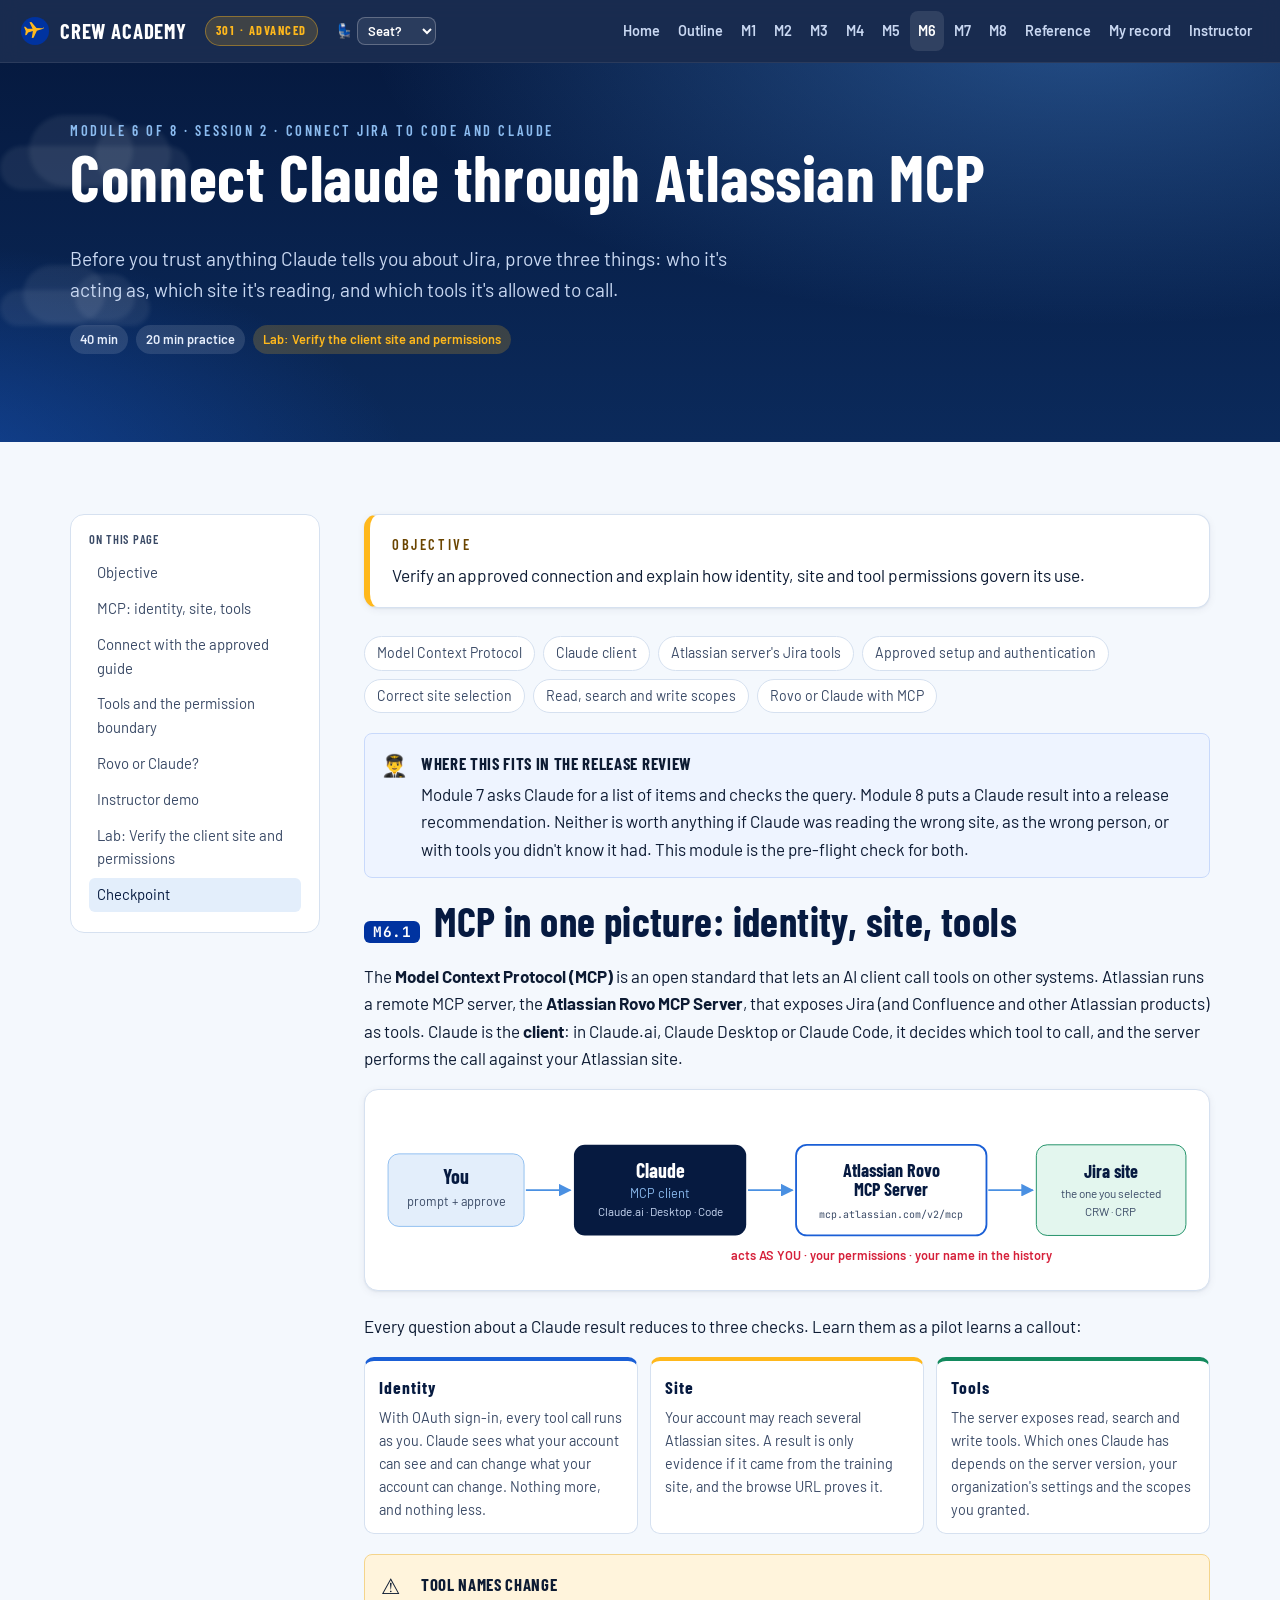
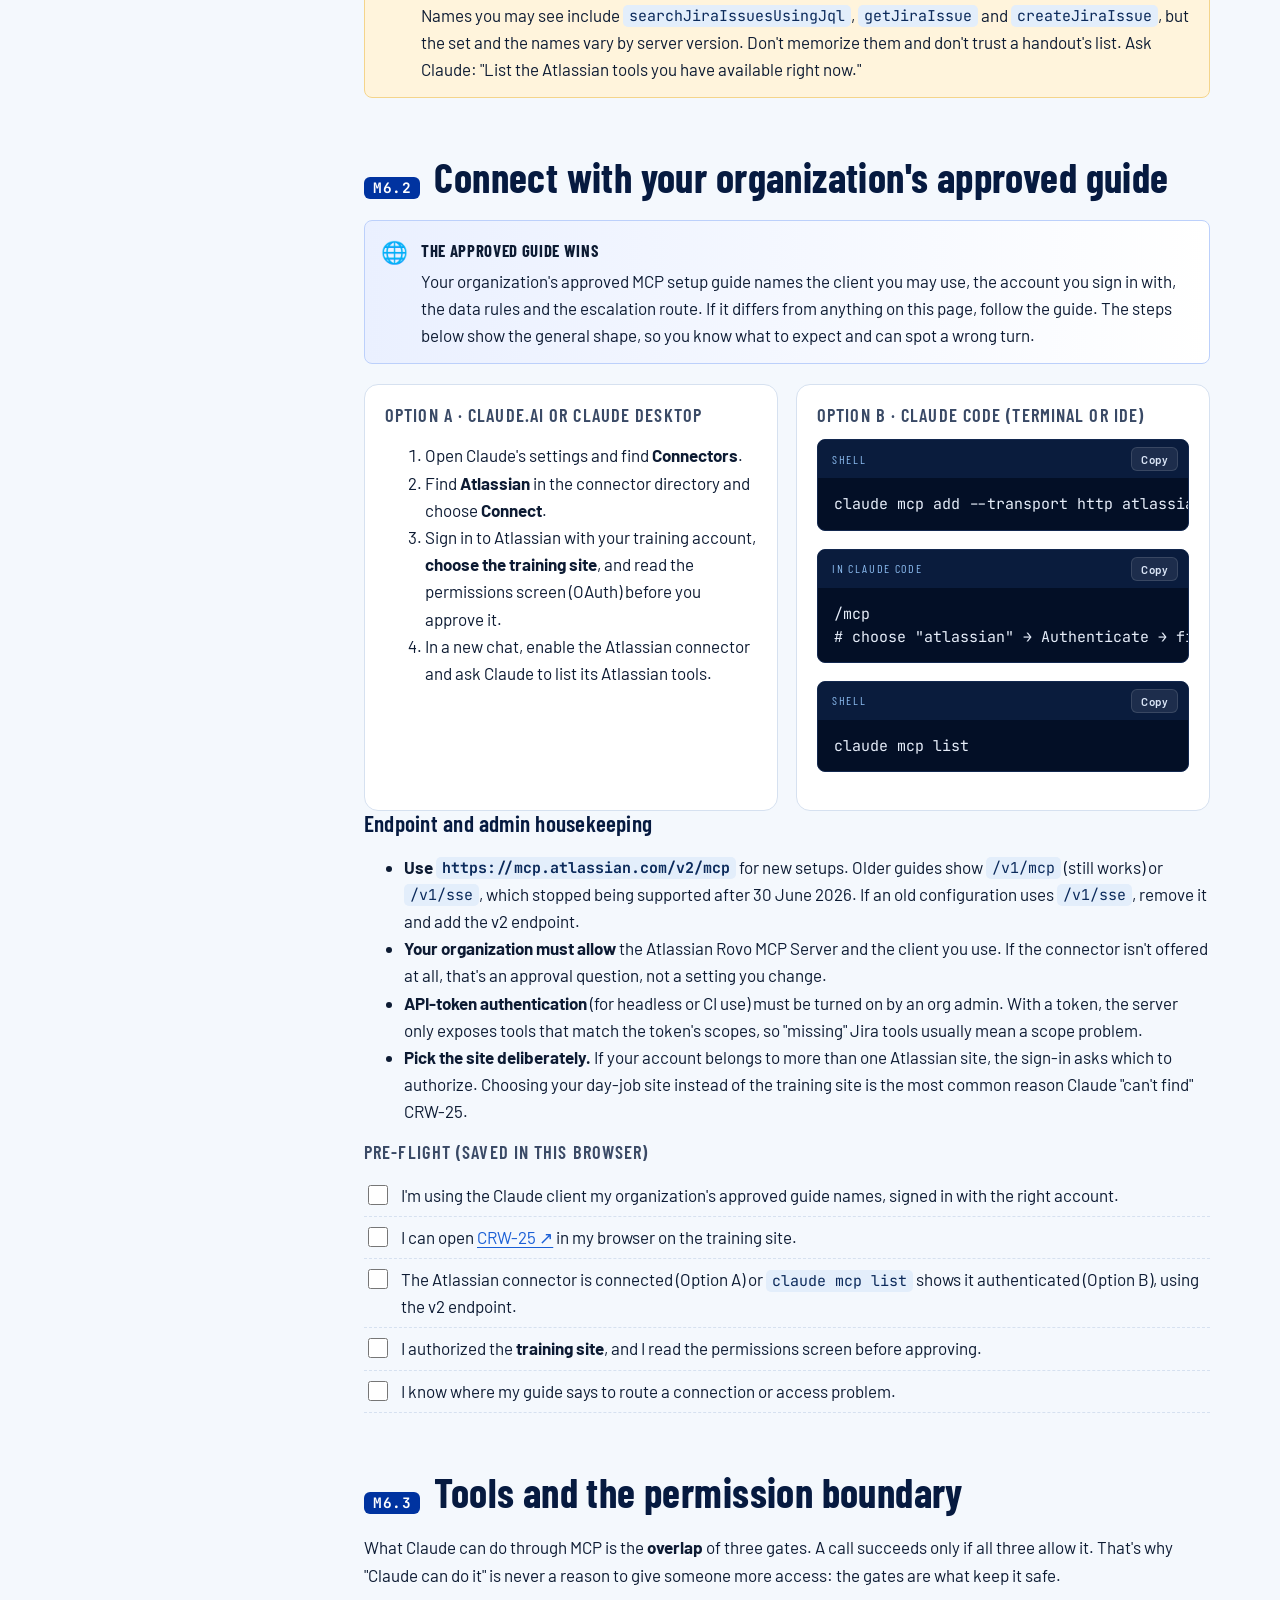
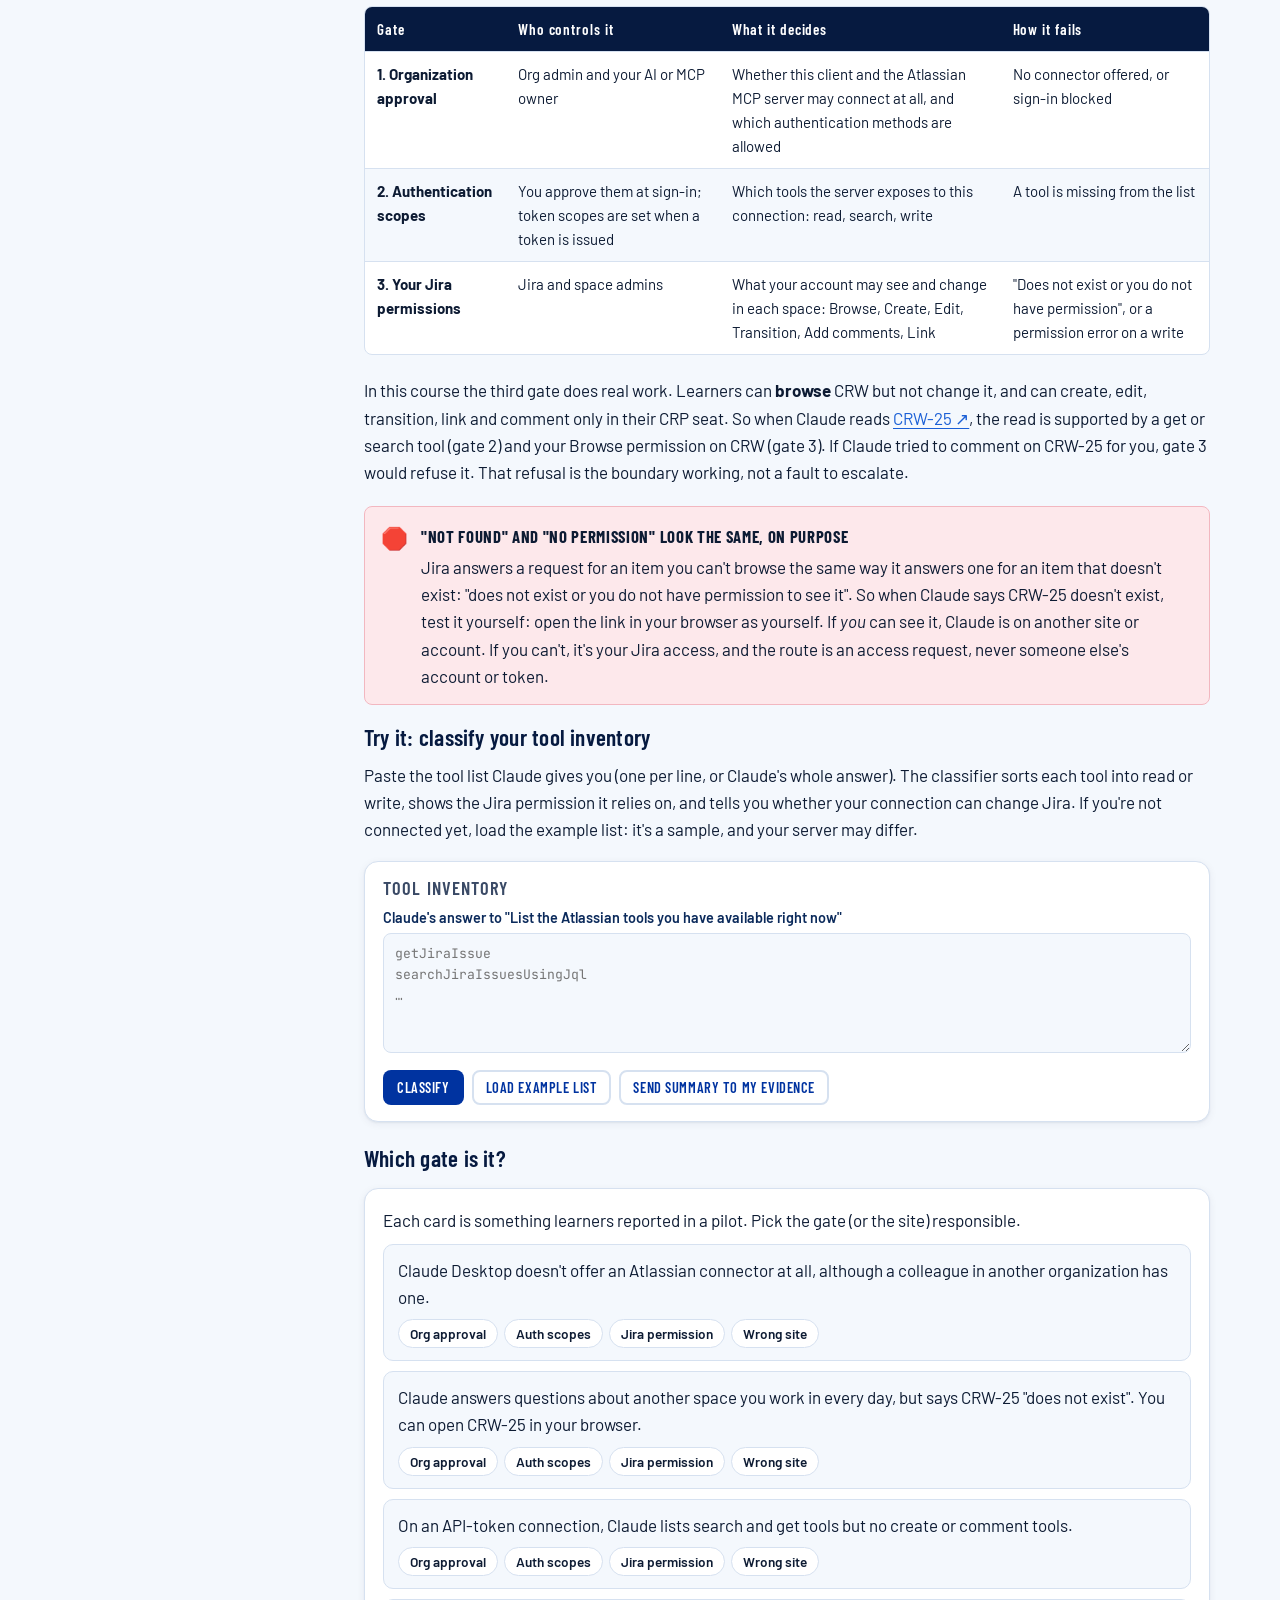
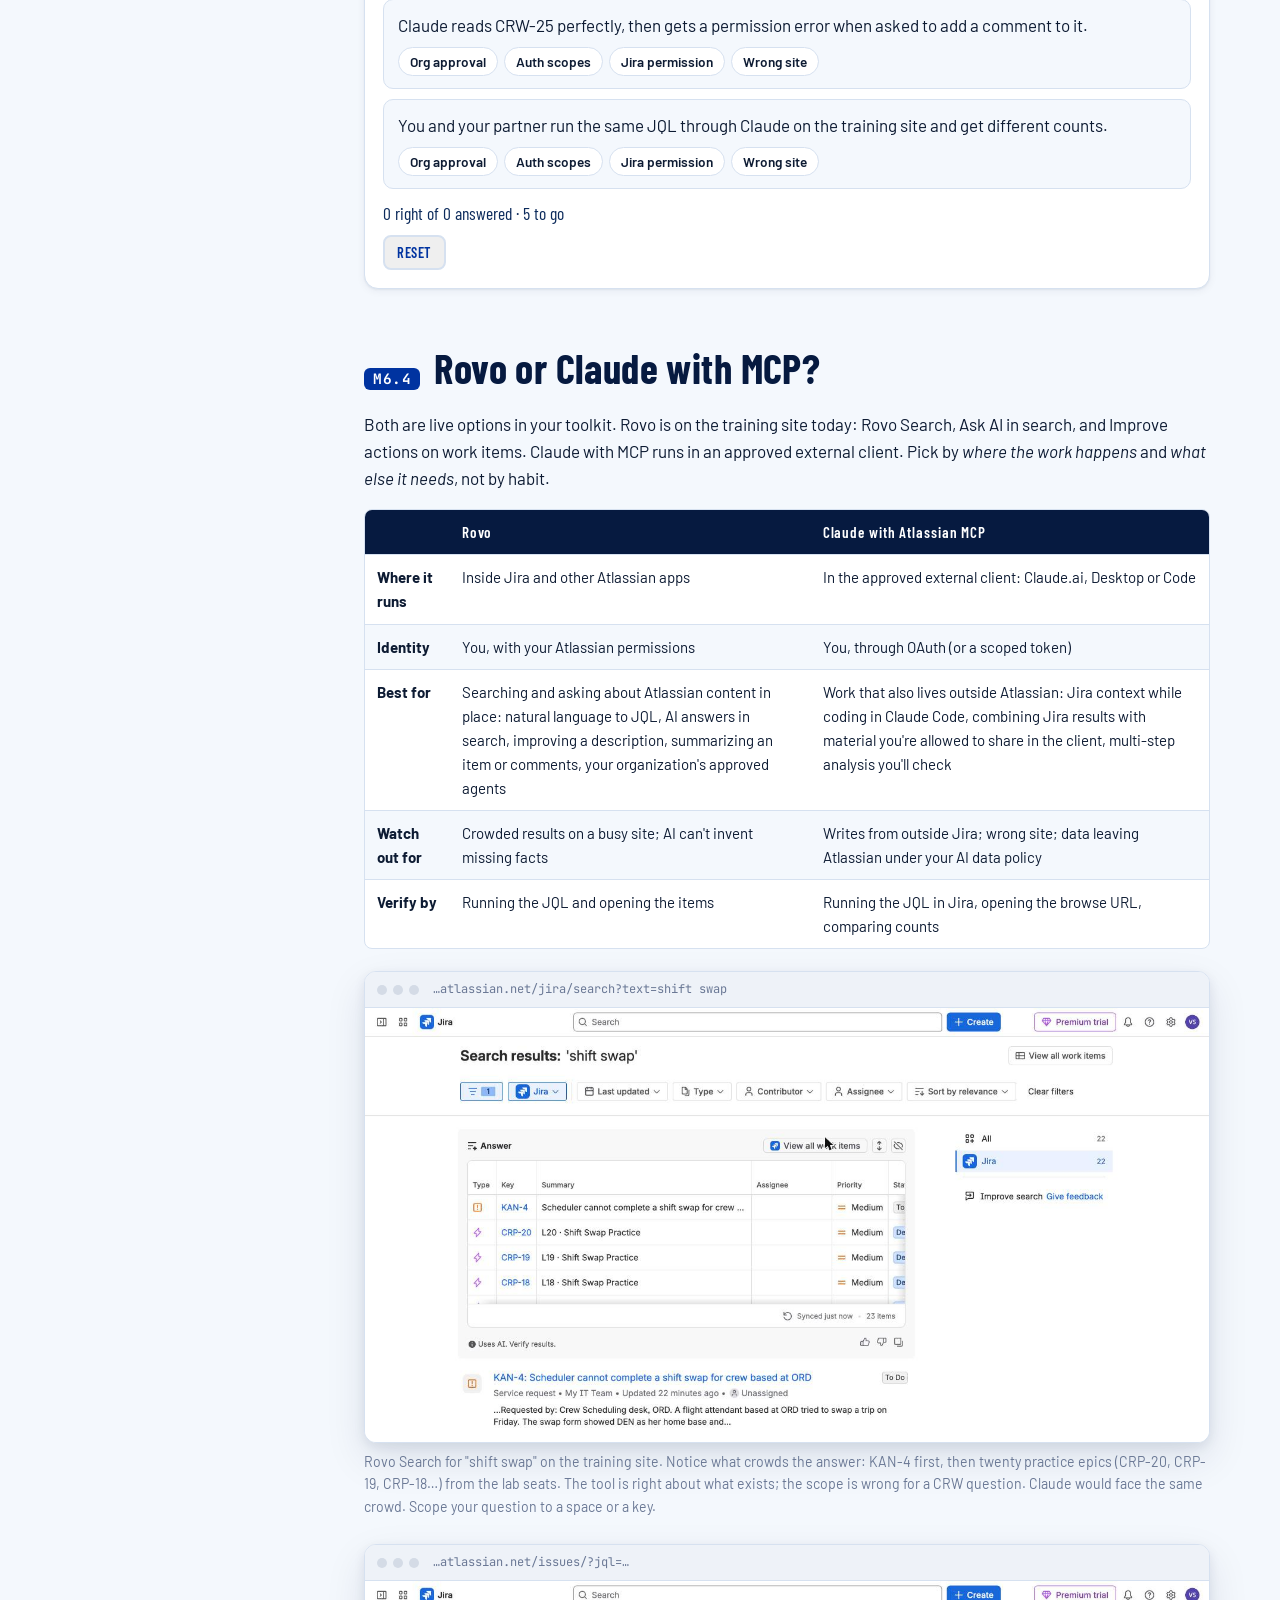
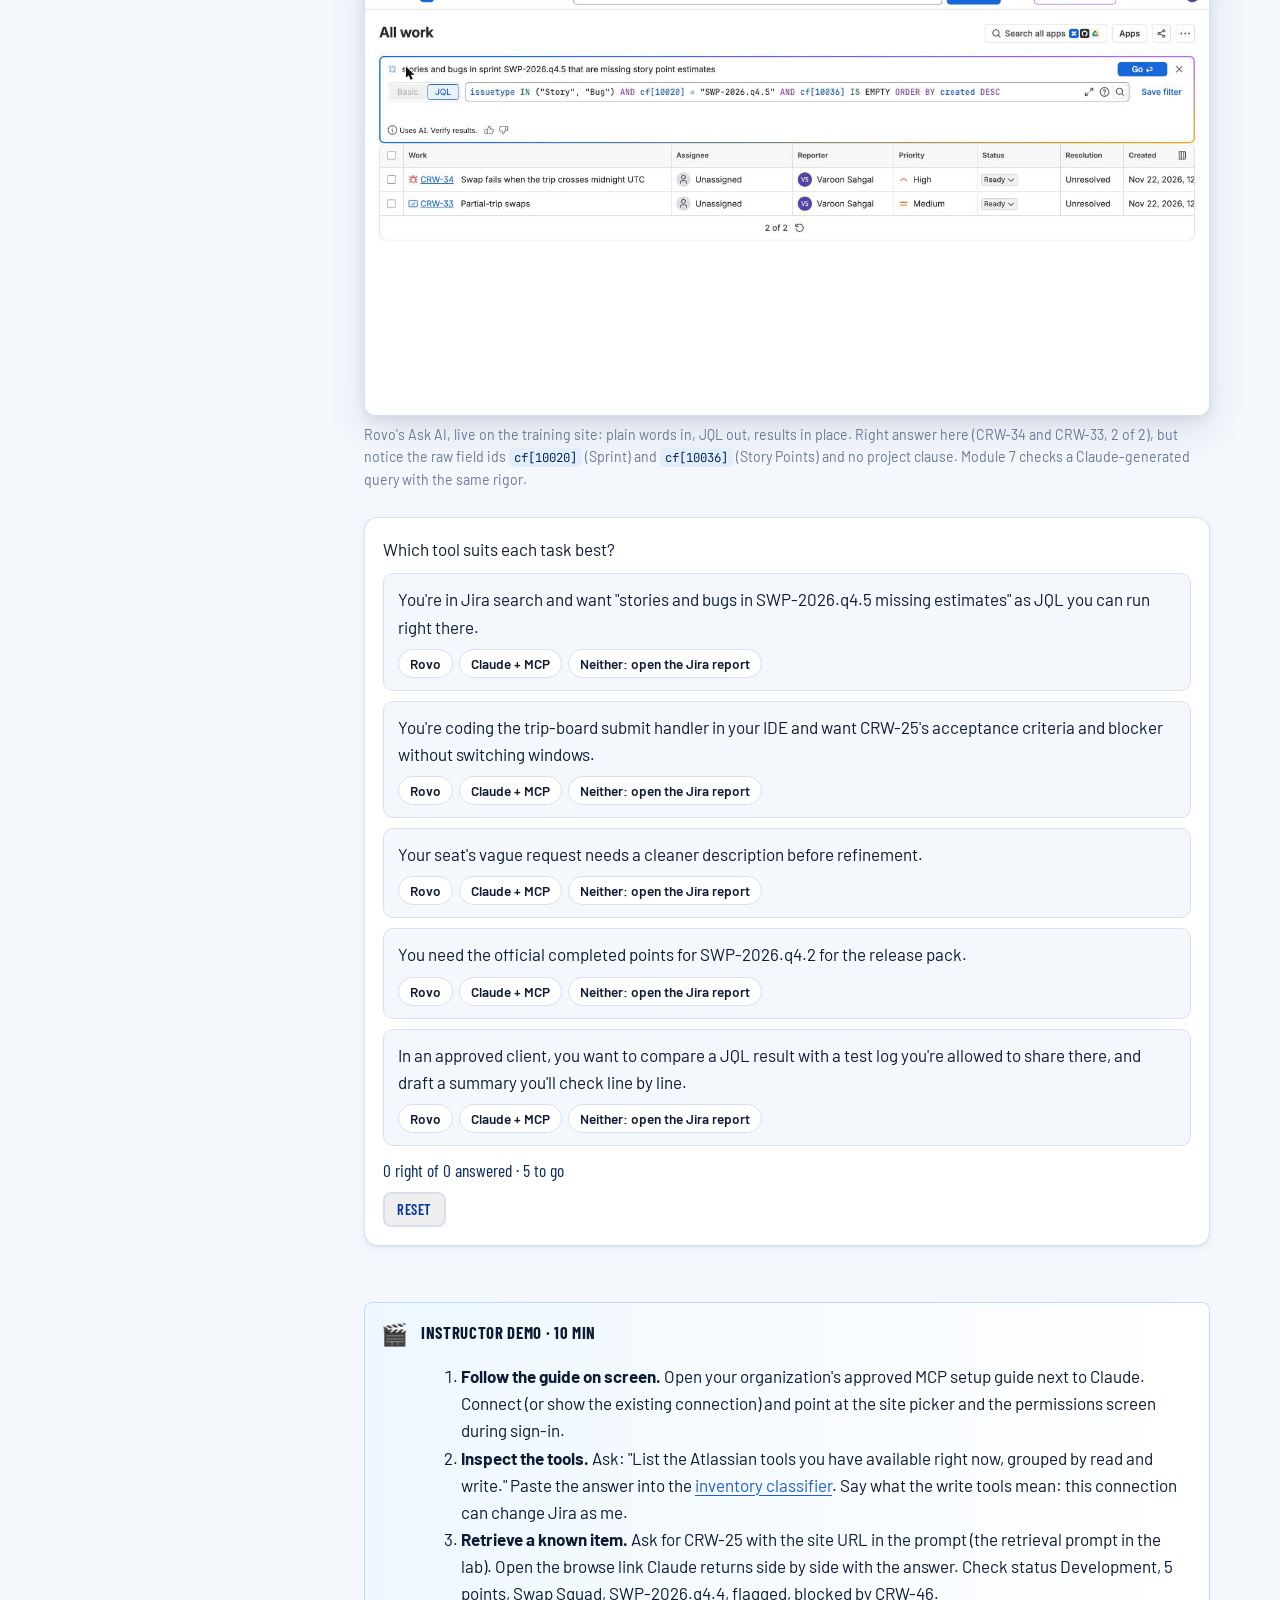
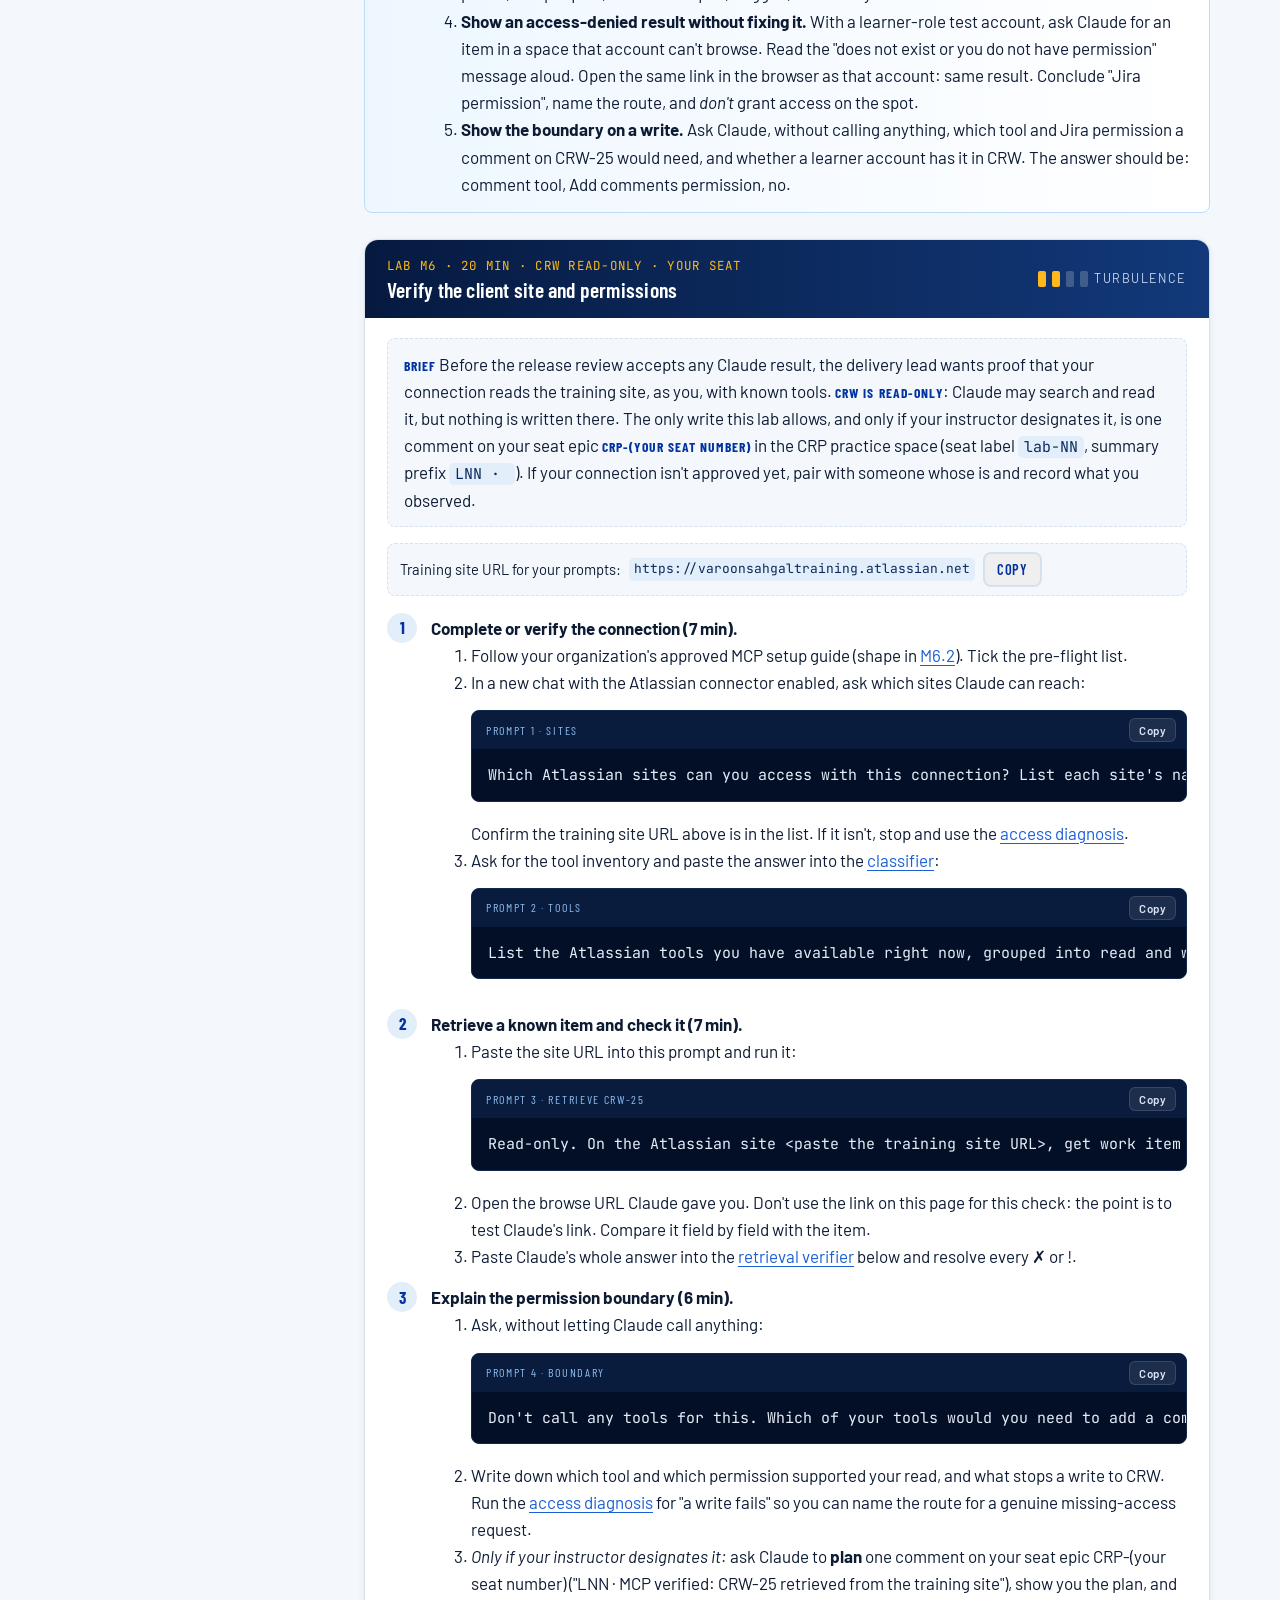
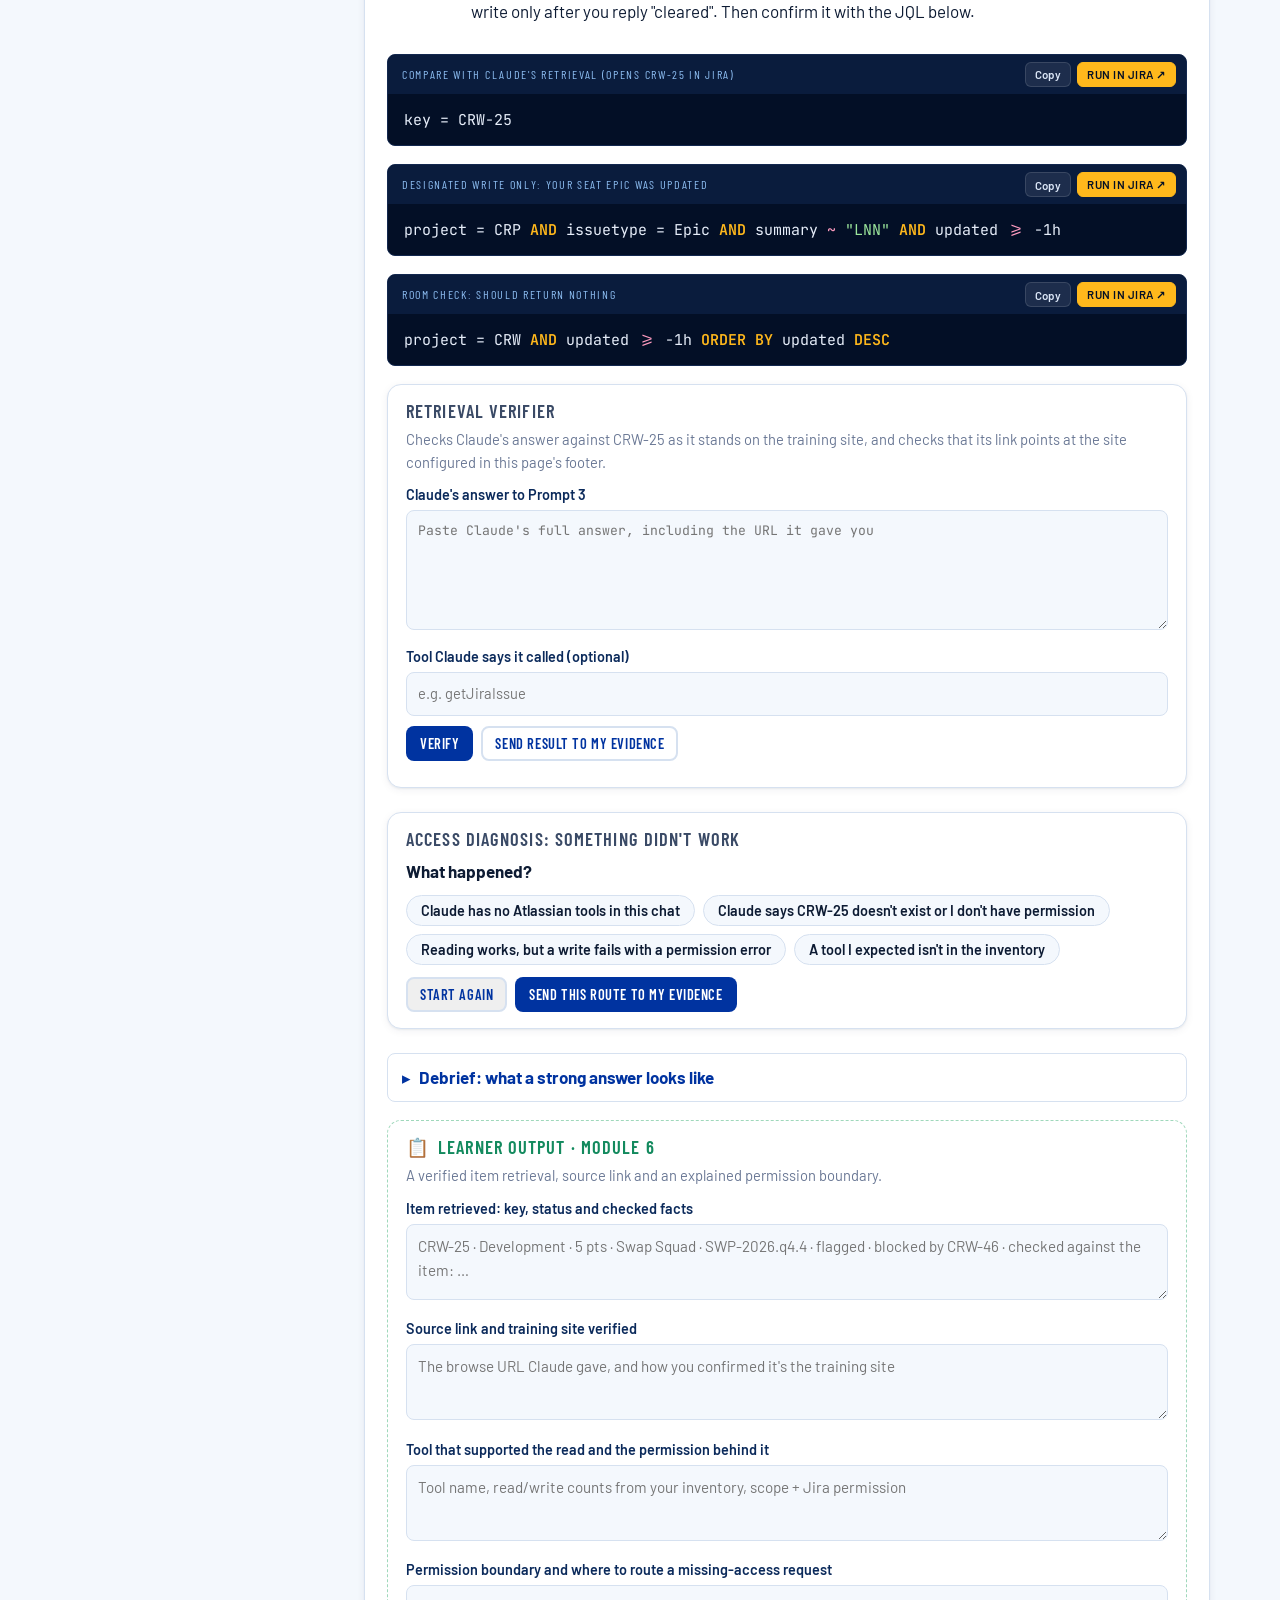
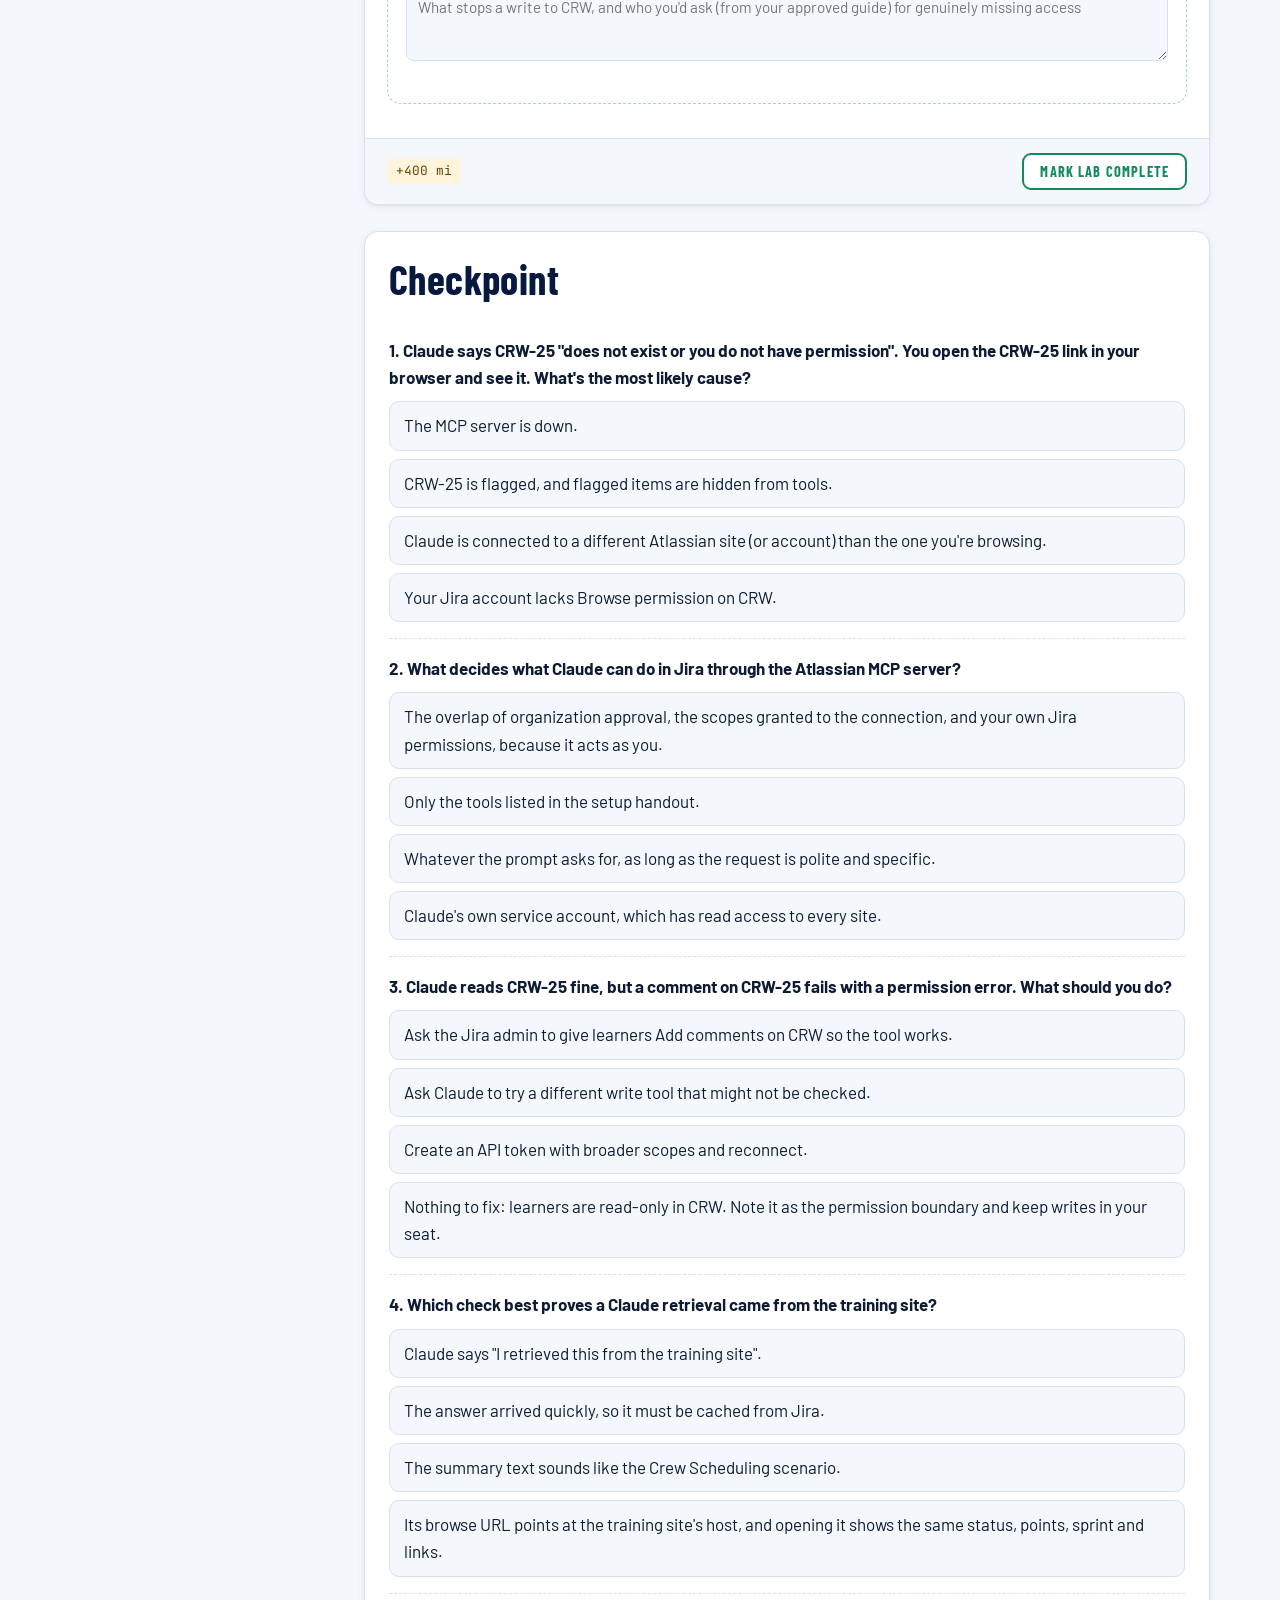
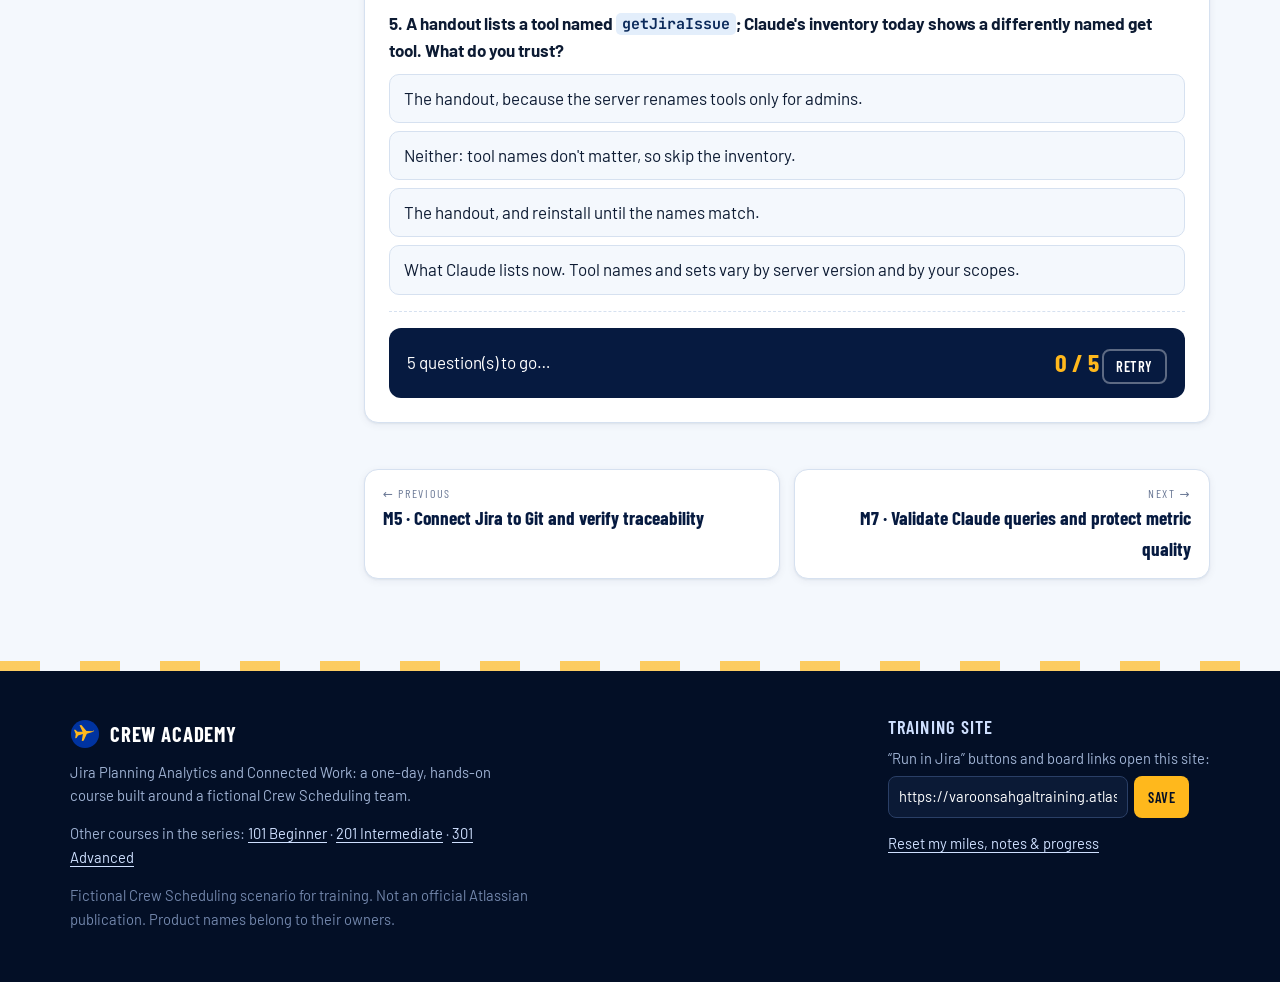
==== m6.html @ 1d54b9bb "Crew Academy advanced course site" ====
<!doctype html>
<html lang="en">
<head>
<meta charset="utf-8">
<meta name="viewport" content="width=device-width, initial-scale=1">
<title>M6 · Connect Claude through Atlassian MCP · Crew Academy 301</title>
<meta name="description" content="Module 6 of Jira Planning Analytics and Connected Work: verify an approved Claude connection to Jira through Atlassian MCP and explain how identity, site and tool permissions govern its use.">
<link rel="preconnect" href="https://fonts.googleapis.com"><link rel="preconnect" href="https://fonts.gstatic.com" crossorigin>
<link href="https://fonts.googleapis.com/css2?family=Barlow:wght@400;500;600;700&family=Barlow+Condensed:wght@500;600;700&family=JetBrains+Mono:wght@400;600&display=swap" rel="stylesheet">
<link rel="stylesheet" href="assets/css/site.css?v=1">
<link rel="icon" href="assets/img/favicon.svg">
<style>
  .m6-arch { background: var(--white); border: 1px solid var(--line); border-radius: var(--radius); padding: 14px; margin: 16px 0 22px; box-shadow: var(--shadow-1); }
  .m6-arch svg { width: 100%; height: auto; display: block; }
  .m6-layers { display: grid; grid-template-columns: repeat(3, minmax(0,1fr)); gap: 12px; margin: 14px 0 20px; }
  @media (max-width: 760px) { .m6-layers { grid-template-columns: minmax(0,1fr); } }
  .m6-layers div { background: var(--white); border: 1px solid var(--line); border-top: 4px solid var(--blue-500); border-radius: 10px; padding: 12px 14px; }
  .m6-layers div:nth-child(2) { border-top-color: var(--beacon); }
  .m6-layers div:nth-child(3) { border-top-color: var(--go); }
  .m6-layers b { display: block; font-family: var(--font-display); letter-spacing: .06em; font-size: 1.1rem; color: var(--navy-900); }
  .m6-layers span { display: block; font-size: .9rem; color: var(--ink-2); margin-top: 4px; }
  .m6-tool { background: var(--white); border: 1px solid var(--line); border-radius: var(--radius); padding: 16px 18px; box-shadow: var(--shadow-1); margin: 16px 0 24px; }
  .m6-tool h4 { margin: 0 0 6px; }
  .m6-tool label { display: block; font-weight: 600; font-size: .9rem; margin: 8px 0 4px; color: var(--navy-800); }
  .m6-tool textarea, .m6-tool input[type=text] { width: 100%; font: inherit; font-size: .92rem; border: 1px solid var(--line); border-radius: 8px; padding: 9px 11px; background: var(--ice-50); color: var(--ink); resize: vertical; }
  .m6-tool textarea { min-height: 120px; font-family: var(--font-mono); font-size: .82rem; }
  .m6-tool .tools { display: flex; flex-wrap: wrap; gap: 8px; margin-top: 10px; }
  .m6-tool .ghost { border-color: var(--line); color: var(--blue-600); background: var(--white); }
  .m6-out { margin-top: 12px; font-size: .92rem; }
  .m6-out table { width: 100%; border-collapse: collapse; min-width: 520px; }
  .m6-out th { text-align: left; font: 600 .72rem var(--font-body); letter-spacing: .08em; text-transform: uppercase; color: var(--ink-3); padding: 6px 8px; border-bottom: 1px solid var(--line); }
  .m6-out td { padding: 6px 8px; border-bottom: 1px dashed var(--line); vertical-align: top; }
  .m6-out code { font-size: .8rem; }
  .m6-kind { font-size: .75rem; font-weight: 700; border-radius: 4px; padding: 1px 6px; white-space: nowrap; }
  .m6-kind.r { background: var(--go-bg); color: var(--go); }
  .m6-kind.w { background: var(--alert-bg); color: var(--alert); }
  .m6-kind.o { background: var(--sky-100); color: var(--navy-800); }
  .m6-res { list-style: none; padding: 0; margin: 10px 0 0; }
  .m6-res li { padding: 6px 0 6px 28px; position: relative; border-bottom: 1px dashed var(--line); font-size: .93rem; }
  .m6-res li::before { position: absolute; left: 2px; top: 5px; font-weight: 700; }
  .m6-res li.pass::before { content: "✓"; color: var(--go); }
  .m6-res li.warn::before { content: "!"; color: var(--beacon-ink); }
  .m6-res li.fail::before { content: "✗"; color: var(--alert); }
  .m6-res li.info::before { content: "i"; color: var(--blue-500); }
  .m6-site { display: flex; flex-wrap: wrap; align-items: center; gap: 8px; background: var(--ice-50); border: 1px dashed var(--line); border-radius: 8px; padding: 8px 12px; margin: 8px 0 12px; font-size: .92rem; }
  .m6-site code { overflow-wrap: anywhere; }
  .m6-tree { background: var(--white); border: 1px solid var(--line); border-radius: var(--radius); padding: 16px 18px; box-shadow: var(--shadow-1); margin: 16px 0 24px; }
  .m6-tree .tq { font-weight: 700; margin: 0 0 10px; }
  .m6-tree .topts { display: flex; flex-wrap: wrap; gap: 8px; }
  .m6-tree .topts button { font: 600 .9rem var(--font-body); border: 1.5px solid var(--line); background: var(--ice-50); border-radius: 999px; padding: 6px 14px; cursor: pointer; color: var(--ink); text-align: left; }
  .m6-tree .topts button:hover { border-color: var(--sky-400); background: var(--sky-100); }
  .m6-tree .trail { font-size: .85rem; color: var(--ink-3); margin: 0 0 10px; }
  .m6-tree .leaf { background: var(--go-bg); border: 1px solid #b5e6cd; border-radius: 10px; padding: 12px 14px; }
  .m6-tree .leaf b { display: block; font-family: var(--font-display); letter-spacing: .06em; text-transform: uppercase; color: var(--go); margin-bottom: 4px; }
  .m6-tree .tools { display: flex; flex-wrap: wrap; gap: 8px; margin-top: 12px; }
</style>
</head>
<body>
<header id="site-header"></header>
<main id="main">

<section class="hero compact module-hero">
  <div class="clouds" aria-hidden="true"><div class="cloud" style="top:22%;width:190px;height:44px;animation-duration:78s"></div><div class="cloud" style="top:60%;width:150px;height:36px;animation-duration:66s;animation-delay:-35s"></div></div>
  <div class="wrap">
    <div class="eyebrow">Module 6 of 8 · Session 2 · Connect Jira to code and Claude</div>
    <h1>Connect Claude through Atlassian MCP</h1>
    <p class="lede">Before you trust anything Claude tells you about Jira, prove three things: who it's acting as, which site it's reading, and which tools it's allowed to call.</p>
    <div class="meta-row"><span class="chip">40 min</span><span class="chip">20 min practice</span><span class="chip gold">Lab: Verify the client site and permissions</span></div>
  </div>
</section>

<section>
  <div class="wrap layout">
    <aside class="toc" aria-label="On this page">
      <h4>On this page</h4>
      <ol>
        <li><a href="#objective">Objective</a></li>
        <li><a href="#l1">MCP: identity, site, tools</a></li>
        <li><a href="#l2">Connect with the approved guide</a></li>
        <li><a href="#l3">Tools and the permission boundary</a></li>
        <li><a href="#l4">Rovo or Claude?</a></li>
        <li><a href="#demo">Instructor demo</a></li>
        <li><a href="#m6-lab">Lab: Verify the client site and permissions</a></li>
        <li><a href="#check">Checkpoint</a></li>
      </ol>
    </aside>

    <div>
      <div class="objective-banner" id="objective">
        <div class="eyebrow">Objective</div>
        <p>Verify an approved connection and explain how identity, site and tool permissions govern its use.</p>
      </div>
      <ul class="topics" aria-label="Topics"><li>Model Context Protocol</li><li>Claude client</li><li>Atlassian server's Jira tools</li><li>Approved setup and authentication</li><li>Correct site selection</li><li>Read, search and write scopes</li><li>Rovo or Claude with MCP</li></ul>

      <div class="callout captain"><strong>Where this fits in the release review</strong>Module 7 asks Claude for a list of items and checks the query. Module 8 puts a Claude result into a release recommendation. Neither is worth anything if Claude was reading the wrong site, as the wrong person, or with tools you didn't know it had. This module is the pre-flight check for both.</div>

      <!-- ============ M6.1 ============ -->
      <article class="lesson" id="l1">
        <h2><span class="lesson-code">M6.1</span> MCP in one picture: identity, site, tools</h2>
        <p>The <b>Model Context Protocol (MCP)</b> is an open standard that lets an AI client call tools on other systems. Atlassian runs a remote MCP server, the <b>Atlassian Rovo MCP Server</b>, that exposes Jira (and Confluence and other Atlassian products) as tools. Claude is the <b>client</b>: in Claude.ai, Claude Desktop or Claude Code, it decides which tool to call, and the server performs the call against your Atlassian site.</p>
        <div class="m6-arch" role="img" aria-label="Diagram: you prompt Claude; Claude, the MCP client, calls tools on the Atlassian Rovo MCP Server at mcp.atlassian.com/v2/mcp; the server acts as you on the selected Jira site, with your permissions.">
          <svg viewBox="0 0 900 190" aria-hidden="true">
            <defs><marker id="m6a" viewBox="0 0 10 10" refX="9" refY="5" markerWidth="7" markerHeight="7" orient="auto-start-reverse"><path d="M0 0 10 5 0 10z" fill="#4a90e2"/></marker></defs>
            <rect x="10" y="55" width="150" height="80" rx="12" fill="#e3eefb" stroke="#8cbcf0"/>
            <text x="85" y="88" text-anchor="middle" font-family="Barlow Condensed, sans-serif" font-size="22" font-weight="700" fill="#061a40">You</text>
            <text x="85" y="112" text-anchor="middle" font-family="Barlow, sans-serif" font-size="14" fill="#3a4a66">prompt + approve</text>
            <rect x="215" y="45" width="190" height="100" rx="12" fill="#061a40"/>
            <text x="310" y="82" text-anchor="middle" font-family="Barlow Condensed, sans-serif" font-size="22" font-weight="700" fill="#ffffff">Claude</text>
            <text x="310" y="104" text-anchor="middle" font-family="Barlow, sans-serif" font-size="14" fill="#8cbcf0">MCP client</text>
            <text x="310" y="124" text-anchor="middle" font-family="Barlow, sans-serif" font-size="13" fill="#c9d8f2">Claude.ai · Desktop · Code</text>
            <rect x="460" y="45" width="210" height="100" rx="12" fill="#ffffff" stroke="#1a5fd6" stroke-width="2"/>
            <text x="565" y="80" text-anchor="middle" font-family="Barlow Condensed, sans-serif" font-size="20" font-weight="700" fill="#061a40">Atlassian Rovo</text>
            <text x="565" y="102" text-anchor="middle" font-family="Barlow Condensed, sans-serif" font-size="20" font-weight="700" fill="#061a40">MCP Server</text>
            <text x="565" y="126" text-anchor="middle" font-family="JetBrains Mono, monospace" font-size="11" fill="#3a4a66">mcp.atlassian.com/v2/mcp</text>
            <rect x="725" y="45" width="165" height="100" rx="12" fill="#e3f6ee" stroke="#138a5e"/>
            <text x="807" y="82" text-anchor="middle" font-family="Barlow Condensed, sans-serif" font-size="20" font-weight="700" fill="#061a40">Jira site</text>
            <text x="807" y="104" text-anchor="middle" font-family="Barlow, sans-serif" font-size="13" fill="#3a4a66">the one you selected</text>
            <text x="807" y="124" text-anchor="middle" font-family="Barlow, sans-serif" font-size="13" fill="#3a4a66">CRW · CRP</text>
            <line x1="162" y1="95" x2="211" y2="95" stroke="#4a90e2" stroke-width="2" marker-end="url(#m6a)"/>
            <line x1="407" y1="95" x2="456" y2="95" stroke="#4a90e2" stroke-width="2" marker-end="url(#m6a)"/>
            <line x1="672" y1="95" x2="721" y2="95" stroke="#4a90e2" stroke-width="2" marker-end="url(#m6a)"/>
            <text x="565" y="172" text-anchor="middle" font-family="Barlow, sans-serif" font-size="14" font-weight="600" fill="#d6203a">acts AS YOU · your permissions · your name in the history</text>
          </svg>
        </div>
        <p>Every question about a Claude result reduces to three checks. Learn them as a pilot learns a callout:</p>
        <div class="m6-layers">
          <div><b>Identity</b><span>With OAuth sign-in, every tool call runs as you. Claude sees what your account can see and can change what your account can change. Nothing more, and nothing less.</span></div>
          <div><b>Site</b><span>Your account may reach several Atlassian sites. A result is only evidence if it came from the training site, and the browse URL proves it.</span></div>
          <div><b>Tools</b><span>The server exposes read, search and write tools. Which ones Claude has depends on the server version, your organization's settings and the scopes you granted.</span></div>
        </div>
        <div class="callout warn"><strong>Tool names change</strong>Names you may see include <code>searchJiraIssuesUsingJql</code>, <code>getJiraIssue</code> and <code>createJiraIssue</code>, but the set and the names vary by server version. Don't memorize them and don't trust a handout's list. Ask Claude: "List the Atlassian tools you have available right now."</div>
      </article>

      <!-- ============ M6.2 ============ -->
      <article class="lesson" id="l2">
        <h2><span class="lesson-code">M6.2</span> Connect with your organization's approved guide</h2>
        <div class="callout standard"><strong>The approved guide wins</strong>Your organization's approved MCP setup guide names the client you may use, the account you sign in with, the data rules and the escalation route. If it differs from anything on this page, follow the guide. The steps below show the general shape, so you know what to expect and can spot a wrong turn.</div>
        <div class="split">
          <div class="vs">
            <h4>Option A · Claude.ai or Claude Desktop</h4>
            <ol>
              <li>Open Claude's settings and find <b>Connectors</b>.</li>
              <li>Find <b>Atlassian</b> in the connector directory and choose <b>Connect</b>.</li>
              <li>Sign in to Atlassian with your training account, <b>choose the training site</b>, and read the permissions screen (OAuth) before you approve it.</li>
              <li>In a new chat, enable the Atlassian connector and ask Claude to list its Atlassian tools.</li>
            </ol>
          </div>
          <div class="vs">
            <h4>Option B · Claude Code (terminal or IDE)</h4>
            <pre data-code="Shell">claude mcp add --transport http atlassian https://mcp.atlassian.com/v2/mcp</pre>
            <pre data-code="In Claude Code">/mcp
# choose "atlassian" → Authenticate → finish the Atlassian sign-in in your browser</pre>
            <pre data-code="Shell">claude mcp list</pre>
          </div>
        </div>
        <h3>Endpoint and admin housekeeping</h3>
        <ul>
          <li><b>Use <code>https://mcp.atlassian.com/v2/mcp</code></b> for new setups. Older guides show <code>/v1/mcp</code> (still works) or <code>/v1/sse</code>, which stopped being supported after 30 June 2026. If an old configuration uses <code>/v1/sse</code>, remove it and add the v2 endpoint.</li>
          <li><b>Your organization must allow</b> the Atlassian Rovo MCP Server and the client you use. If the connector isn't offered at all, that's an approval question, not a setting you change.</li>
          <li><b>API-token authentication</b> (for headless or CI use) must be turned on by an org admin. With a token, the server only exposes tools that match the token's scopes, so "missing" Jira tools usually mean a scope problem.</li>
          <li><b>Pick the site deliberately.</b> If your account belongs to more than one Atlassian site, the sign-in asks which to authorize. Choosing your day-job site instead of the training site is the most common reason Claude "can't find" CRW-25.</li>
        </ul>
        <h4>Pre-flight (saved in this browser)</h4>
        <ul class="checklist" data-id="m6-preflight">
          <li><input type="checkbox" id="m6pf1"><label for="m6pf1">I'm using the Claude client my organization's approved guide names, signed in with the right account.</label></li>
          <li><input type="checkbox" id="m6pf2"><label for="m6pf2">I can open <a data-jira="/browse/CRW-25">CRW-25 ↗</a> in my browser on the training site.</label></li>
          <li><input type="checkbox" id="m6pf3"><label for="m6pf3">The Atlassian connector is connected (Option A) or <code>claude mcp list</code> shows it authenticated (Option B), using the v2 endpoint.</label></li>
          <li><input type="checkbox" id="m6pf4"><label for="m6pf4">I authorized the <b>training site</b>, and I read the permissions screen before approving.</label></li>
          <li><input type="checkbox" id="m6pf5"><label for="m6pf5">I know where my guide says to route a connection or access problem.</label></li>
        </ul>
      </article>

      <!-- ============ M6.3 ============ -->
      <article class="lesson" id="l3">
        <h2><span class="lesson-code">M6.3</span> Tools and the permission boundary</h2>
        <p>What Claude can do through MCP is the <b>overlap</b> of three gates. A call succeeds only if all three allow it. That's why "Claude can do it" is never a reason to give someone more access: the gates are what keep it safe.</p>
        <div class="table-wrap"><table class="data">
          <thead><tr><th>Gate</th><th>Who controls it</th><th>What it decides</th><th>How it fails</th></tr></thead>
          <tbody>
            <tr><td><b>1. Organization approval</b></td><td>Org admin and your AI or MCP owner</td><td>Whether this client and the Atlassian MCP server may connect at all, and which authentication methods are allowed</td><td>No connector offered, or sign-in blocked</td></tr>
            <tr><td><b>2. Authentication scopes</b></td><td>You approve them at sign-in; token scopes are set when a token is issued</td><td>Which tools the server exposes to this connection: read, search, write</td><td>A tool is missing from the list</td></tr>
            <tr><td><b>3. Your Jira permissions</b></td><td>Jira and space admins</td><td>What your account may see and change in each space: Browse, Create, Edit, Transition, Add comments, Link</td><td>"Does not exist or you do not have permission", or a permission error on a write</td></tr>
          </tbody>
        </table></div>
        <p>In this course the third gate does real work. Learners can <b>browse</b> CRW but not change it, and can create, edit, transition, link and comment only in their CRP seat. So when Claude reads <a data-jira="/browse/CRW-25">CRW-25 ↗</a>, the read is supported by a get or search tool (gate 2) and your Browse permission on CRW (gate 3). If Claude tried to comment on CRW-25 for you, gate 3 would refuse it. That refusal is the boundary working, not a fault to escalate.</p>
        <div class="callout danger"><strong>"Not found" and "no permission" look the same, on purpose</strong>Jira answers a request for an item you can't browse the same way it answers one for an item that doesn't exist: "does not exist or you do not have permission to see it". So when Claude says CRW-25 doesn't exist, test it yourself: open the link in your browser as yourself. If <em>you</em> can see it, Claude is on another site or account. If you can't, it's your Jira access, and the route is an access request, never someone else's account or token.</div>

        <h3>Try it: classify your tool inventory</h3>
        <p>Paste the tool list Claude gives you (one per line, or Claude's whole answer). The classifier sorts each tool into read or write, shows the Jira permission it relies on, and tells you whether your connection can change Jira. If you're not connected yet, load the example list: it's a sample, and your server may differ.</p>
        <div class="m6-tool" id="m6-inventory">
          <h4>Tool inventory</h4>
          <label for="m6-tools-in">Claude's answer to "List the Atlassian tools you have available right now"</label>
          <textarea id="m6-tools-in" spellcheck="false" placeholder="getJiraIssue&#10;searchJiraIssuesUsingJql&#10;…"></textarea>
          <div class="tools">
            <button class="btn btn-sm btn-blue" type="button" id="m6-tools-go">Classify</button>
            <button class="btn btn-sm ghost" type="button" id="m6-tools-example">Load example list</button>
            <button class="btn btn-sm ghost" type="button" id="m6-tools-save" disabled>Send summary to my evidence</button>
          </div>
          <div class="m6-out table-wrap" id="m6-tools-out" aria-live="polite" style="border:0;margin:0"></div>
        </div>

        <h3>Which gate is it?</h3>
        <div class="sort-game" data-id="m6-gates" data-miles="150">
          <p style="margin:0 0 6px">Each card is something learners reported in a pilot. Pick the gate (or the site) responsible.</p>
          <div class="sort-card" data-answer="Org approval"><p>Claude Desktop doesn't offer an Atlassian connector at all, although a colleague in another organization has one.</p>
            <div class="choices"><button>Org approval</button><button>Auth scopes</button><button>Jira permission</button><button>Wrong site</button></div>
            <div class="why">The connector or the MCP server isn't allowed for your organization or client. Route it to the owner named in your guide.</div></div>
          <div class="sort-card" data-answer="Wrong site"><p>Claude answers questions about another space you work in every day, but says CRW-25 "does not exist". You can open CRW-25 in your browser.</p>
            <div class="choices"><button>Org approval</button><button>Auth scopes</button><button>Jira permission</button><button>Wrong site</button></div>
            <div class="why">You can see it, so your permission is fine. Claude is reading the site you authorized at sign-in, which isn't the training site. Reconnect and choose it.</div></div>
          <div class="sort-card" data-answer="Auth scopes"><p>On an API-token connection, Claude lists search and get tools but no create or comment tools.</p>
            <div class="choices"><button>Org approval</button><button>Auth scopes</button><button>Jira permission</button><button>Wrong site</button></div>
            <div class="why">With a token, the server only exposes tools that match the token's scopes. Ask the token's issuer; don't mint a broader token yourself.</div></div>
          <div class="sort-card" data-answer="Jira permission"><p>Claude reads CRW-25 perfectly, then gets a permission error when asked to add a comment to it.</p>
            <div class="choices"><button>Org approval</button><button>Auth scopes</button><button>Jira permission</button><button>Wrong site</button></div>
            <div class="why">Learners are read-only in CRW. The write tool exists; your account isn't allowed to comment there. Working as designed.</div></div>
          <div class="sort-card" data-answer="Jira permission"><p>You and your partner run the same JQL through Claude on the training site and get different counts.</p>
            <div class="choices"><button>Org approval</button><button>Auth scopes</button><button>Jira permission</button><button>Wrong site</button></div>
            <div class="why">Results only include what each connected account can browse. Different access, different count. Module 7 comes back to this.</div></div>
          <div class="game-score"></div>
          <button class="btn btn-sm reset" type="button" style="border-color:var(--line);color:var(--blue-600);margin-top:8px">Reset</button>
        </div>
      </article>

      <!-- ============ M6.4 ============ -->
      <article class="lesson" id="l4">
        <h2><span class="lesson-code">M6.4</span> Rovo or Claude with MCP?</h2>
        <p>Both are live options in your toolkit. Rovo is on the training site today: Rovo Search, Ask AI in search, and Improve actions on work items. Claude with MCP runs in an approved external client. Pick by <em>where the work happens</em> and <em>what else it needs</em>, not by habit.</p>
        <div class="table-wrap"><table class="data">
          <thead><tr><th></th><th>Rovo</th><th>Claude with Atlassian MCP</th></tr></thead>
          <tbody>
            <tr><td><b>Where it runs</b></td><td>Inside Jira and other Atlassian apps</td><td>In the approved external client: Claude.ai, Desktop or Code</td></tr>
            <tr><td><b>Identity</b></td><td>You, with your Atlassian permissions</td><td>You, through OAuth (or a scoped token)</td></tr>
            <tr><td><b>Best for</b></td><td>Searching and asking about Atlassian content in place: natural language to JQL, AI answers in search, improving a description, summarizing an item or comments, your organization's approved agents</td><td>Work that also lives outside Atlassian: Jira context while coding in Claude Code, combining Jira results with material you're allowed to share in the client, multi-step analysis you'll check</td></tr>
            <tr><td><b>Watch out for</b></td><td>Crowded results on a busy site; AI can't invent missing facts</td><td>Writes from outside Jira; wrong site; data leaving Atlassian under your AI data policy</td></tr>
            <tr><td><b>Verify by</b></td><td>Running the JQL and opening the items</td><td>Running the JQL in Jira, opening the browse URL, comparing counts</td></tr>
          </tbody>
        </table></div>
        <figure class="shot">
          <div class="frame"><div class="frame-bar"><i></i><i></i><i></i><span>…atlassian.net/jira/search?text=shift swap</span></div>
          <img src="assets/img/rovo-search.jpg" alt="Rovo Search results for shift swap: an AI Answer table listing KAN-4 Scheduler cannot complete a shift swap for crew, then CRP-20, CRP-19 and CRP-18 L20, L19, L18 Shift Swap Practice epics, 23 items, with the note Uses AI. Verify results." loading="lazy"></div>
          <figcaption>Rovo Search for "shift swap" on the training site. Notice what crowds the answer: KAN-4 first, then twenty practice epics (CRP-20, CRP-19, CRP-18…) from the lab seats. The tool is right about what exists; the scope is wrong for a CRW question. Claude would face the same crowd. Scope your question to a space or a key.</figcaption>
        </figure>
        <figure class="shot">
          <div class="frame"><div class="frame-bar"><i></i><i></i><i></i><span>…atlassian.net/issues/?jql=…</span></div>
          <img src="assets/img/rovo-ask-ai-jql.jpg" alt="Jira Ask AI turning the request stories and bugs in sprint SWP-2026.q4.5 that are missing story point estimates into the JQL issuetype IN (Story, Bug) AND cf[10020] = SWP-2026.q4.5 AND cf[10036] IS EMPTY ORDER BY created DESC, returning CRW-34 and CRW-33, 2 of 2" loading="lazy"></div>
          <figcaption>Rovo's Ask AI, live on the training site: plain words in, JQL out, results in place. Right answer here (CRW-34 and CRW-33, 2 of 2), but notice the raw field ids <code>cf[10020]</code> (Sprint) and <code>cf[10036]</code> (Story Points) and no project clause. Module 7 checks a Claude-generated query with the same rigor.</figcaption>
        </figure>
        <div class="sort-game" data-id="m6-rovo" data-miles="150">
          <p style="margin:0 0 6px">Which tool suits each task best?</p>
          <div class="sort-card" data-answer="Rovo"><p>You're in Jira search and want "stories and bugs in SWP-2026.q4.5 missing estimates" as JQL you can run right there.</p>
            <div class="choices"><button>Rovo</button><button>Claude + MCP</button><button>Neither: open the Jira report</button></div>
            <div class="why">Ask AI does this in place and runs the query immediately. You still read the JQL it wrote.</div></div>
          <div class="sort-card" data-answer="Claude + MCP"><p>You're coding the trip-board submit handler in your IDE and want CRW-25's acceptance criteria and blocker without switching windows.</p>
            <div class="choices"><button>Rovo</button><button>Claude + MCP</button><button>Neither: open the Jira report</button></div>
            <div class="why">Claude Code with the Atlassian server sits next to the code. Read-only, and branch names carry the key (Module 5).</div></div>
          <div class="sort-card" data-answer="Rovo"><p>Your seat's vague request needs a cleaner description before refinement.</p>
            <div class="choices"><button>Rovo</button><button>Claude + MCP</button><button>Neither: open the Jira report</button></div>
            <div class="why">"Improve description" works on the item in place. Remember: it restructures, it can't invent missing acceptance criteria.</div></div>
          <div class="sort-card" data-answer="Neither: open the Jira report"><p>You need the official completed points for SWP-2026.q4.2 for the release pack.</p>
            <div class="choices"><button>Rovo</button><button>Claude + MCP</button><button>Neither: open the Jira report</button></div>
            <div class="why">Historical velocity comes from the native Velocity report (18 completed), not from a current-state query by any assistant. Module 7 shows why.</div></div>
          <div class="sort-card" data-answer="Claude + MCP"><p>In an approved client, you want to compare a JQL result with a test log you're allowed to share there, and draft a summary you'll check line by line.</p>
            <div class="choices"><button>Rovo</button><button>Claude + MCP</button><button>Neither: open the Jira report</button></div>
            <div class="why">The work combines Jira with material outside Atlassian, in the client your organization approved. Your AI data policy still applies to what you paste.</div></div>
          <div class="game-score"></div>
          <button class="btn btn-sm reset" type="button" style="border-color:var(--line);color:var(--blue-600);margin-top:8px">Reset</button>
        </div>
      </article>

      <div class="callout demo" id="demo"><strong>Instructor demo · 10 min</strong>
        <ol>
          <li><b>Follow the guide on screen.</b> Open your organization's approved MCP setup guide next to Claude. Connect (or show the existing connection) and point at the site picker and the permissions screen during sign-in.</li>
          <li><b>Inspect the tools.</b> Ask: "List the Atlassian tools you have available right now, grouped by read and write." Paste the answer into the <a href="#m6-inventory">inventory classifier</a>. Say what the write tools mean: this connection can change Jira as me.</li>
          <li><b>Retrieve a known item.</b> Ask for CRW-25 with the site URL in the prompt (the retrieval prompt in the lab). Open the browse link Claude returns side by side with the answer. Check status Development, 5 points, Swap Squad, SWP-2026.q4.4, flagged, blocked by CRW-46.</li>
          <li><b>Show an access-denied result without fixing it.</b> With a learner-role test account, ask Claude for an item in a space that account can't browse. Read the "does not exist or you do not have permission" message aloud. Open the same link in the browser as that account: same result. Conclude "Jira permission", name the route, and <em>don't</em> grant access on the spot.</li>
          <li><b>Show the boundary on a write.</b> Ask Claude, without calling anything, which tool and Jira permission a comment on CRW-25 would need, and whether a learner account has it in CRW. The answer should be: comment tool, Add comments permission, no.</li>
        </ol>
      </div>

      <!-- ============ LAB ============ -->
      <article class="mission" id="m6-lab" data-miles="400">
        <div class="mission-head">
          <div><span class="mcode">LAB M6 · 20 MIN · CRW READ-ONLY · YOUR SEAT</span><h3>Verify the client site and permissions</h3></div>
          <span class="turb" title="Difficulty"><i class="on"></i><i class="on"></i><i></i><i></i> Turbulence</span>
        </div>
        <div class="mission-body">
          <div class="brief"><b>Brief</b> Before the release review accepts any Claude result, the delivery lead wants proof that your connection reads the training site, as you, with known tools. <b>CRW is read-only</b>: Claude may search and read it, but nothing is written there. The only write this lab allows, and only if your instructor designates it, is one comment on your seat epic <b><span data-seat-epic>CRP-(your seat number)</span></b> in the CRP practice space (seat label <code>lab-{SEAT}</code>, summary prefix <code>L{SEAT} · </code>). If your connection isn't approved yet, pair with someone whose is and record what you observed.</div>
          <div class="m6-site"><span>Training site URL for your prompts:</span> <code id="m6-site-url">…</code> <button class="btn btn-sm" type="button" id="m6-site-copy" style="border-color:var(--line);color:var(--blue-600)">Copy</button></div>
          <ol class="steps">
            <li><b>Complete or verify the connection (7 min).</b>
              <ol>
                <li>Follow your organization's approved MCP setup guide (shape in <a href="#l2">M6.2</a>). Tick the pre-flight list.</li>
                <li>In a new chat with the Atlassian connector enabled, ask which sites Claude can reach:
                  <pre data-code="Prompt 1 · sites">Which Atlassian sites can you access with this connection? List each site's name and URL. Don't call any tool that changes anything.</pre>
                  Confirm the training site URL above is in the list. If it isn't, stop and use the <a href="#m6-tree">access diagnosis</a>.</li>
                <li>Ask for the tool inventory and paste the answer into the <a href="#m6-inventory">classifier</a>:
                  <pre data-code="Prompt 2 · tools">List the Atlassian tools you have available right now, grouped into read and write.</pre></li>
              </ol>
            </li>
            <li><b>Retrieve a known item and check it (7 min).</b>
              <ol>
                <li>Paste the site URL into this prompt and run it:
                  <pre data-code="Prompt 3 · retrieve CRW-25">Read-only. On the Atlassian site &lt;paste the training site URL&gt;, get work item CRW-25 and return: key, summary, status, story points, team, sprint, fix version, priority, whether it is flagged, its blocking links, and the browse URL people open in a browser. Then tell me which tool you called.</pre></li>
                <li>Open the browse URL Claude gave you. Don't use the link on this page for this check: the point is to test Claude's link. Compare it field by field with the item.</li>
                <li>Paste Claude's whole answer into the <a href="#m6-verify">retrieval verifier</a> below and resolve every ✗ or !.</li>
              </ol>
            </li>
            <li><b>Explain the permission boundary (6 min).</b>
              <ol>
                <li>Ask, without letting Claude call anything:
                  <pre data-code="Prompt 4 · boundary">Don't call any tools for this. Which of your tools would you need to add a comment to CRW-25, and which Jira permission does that need? Given that my account is read-only in the CRW space, what would happen?</pre></li>
                <li>Write down which tool and which permission supported your read, and what stops a write to CRW. Run the <a href="#m6-tree">access diagnosis</a> for "a write fails" so you can name the route for a genuine missing-access request.</li>
                <li><i>Only if your instructor designates it:</i> ask Claude to <b>plan</b> one comment on your seat epic <span data-seat-epic>CRP-(your seat number)</span> ("L{SEAT} · MCP verified: CRW-25 retrieved from the training site"), show you the plan, and write only after you reply "cleared". Then confirm it with the JQL below.</li>
              </ol>
            </li>
          </ol>

          <pre data-jql data-label="Compare with Claude's retrieval (opens CRW-25 in Jira)">key = CRW-25</pre>
          <pre data-jql data-label="Designated write only: your seat epic was updated">project = CRP AND issuetype = Epic AND summary ~ "L{SEAT}" AND updated >= -1h</pre>
          <pre data-jql data-label="Room check: should return nothing">project = CRW AND updated >= -1h ORDER BY updated DESC</pre>

          <div class="m6-tool" id="m6-verify">
            <h4>Retrieval verifier</h4>
            <p class="muted" style="margin:0 0 6px;font-size:.92rem">Checks Claude's answer against CRW-25 as it stands on the training site, and checks that its link points at the site configured in this page's footer.</p>
            <label for="m6-answer">Claude's answer to Prompt 3</label>
            <textarea id="m6-answer" placeholder="Paste Claude's full answer, including the URL it gave you"></textarea>
            <label for="m6-toolused">Tool Claude says it called (optional)</label>
            <input type="text" id="m6-toolused" placeholder="e.g. getJiraIssue" autocomplete="off" spellcheck="false">
            <div class="tools">
              <button class="btn btn-sm btn-blue" type="button" id="m6-verify-go">Verify</button>
              <button class="btn btn-sm ghost" type="button" id="m6-verify-save" disabled>Send result to my evidence</button>
            </div>
            <ul class="m6-res" id="m6-verify-out" aria-live="polite"></ul>
          </div>

          <section class="m6-tree" id="m6-tree" aria-labelledby="m6-tree-h">
            <h4 id="m6-tree-h" style="margin-top:0">Access diagnosis: something didn't work</h4>
            <div id="m6-tree-body" aria-live="polite"></div>
            <div class="tools">
              <button class="btn btn-sm" type="button" id="m6-tree-restart" style="border-color:var(--line);color:var(--blue-600)">Start again</button>
              <button class="btn btn-sm btn-blue" type="button" id="m6-tree-save" disabled>Send this route to my evidence</button>
            </div>
          </section>

          <details class="reveal"><summary>Debrief: what a strong answer looks like</summary><div>
            <p><b>Retrieval.</b> CRW-25 "Submit a swap request from the trip board": status <b>Development</b>, <b>5</b> story points, Team <b>Swap Squad</b>, sprint <b>SWP-2026.q4.4</b>, fix version <b>Crew App 4.2</b>, priority <b>High</b>, <b>flagged</b>, <b>is blocked by CRW-46</b> "Rules vendor sandbox credentials not issued", parent CRW-3. Claude may show the Team as an id (<code>7ab46d0b-…</code>) rather than the name; that's the same team.</p>
            <p><b>Source.</b> The browse URL is the training site's address followed by <code>/browse/CRW-25</code>, and opening it shows the same facts. A link to a different host means Claude read a different site, however plausible the answer. An API address (<code>/rest/api/…</code>) isn't a link a reviewer can open: ask for the browse URL.</p>
            <p><b>Tool and permission.</b> A get-work-item tool (for example <code>getJiraIssue</code>) or a JQL search tool with <code>key = CRW-25</code>. It worked because (1) your organization allows the client and server, (2) the scopes you granted include reading Jira, and (3) your account has <b>Browse</b> permission on CRW. Claude didn't get any access you don't have.</p>
            <p><b>Boundary.</b> A comment on CRW-25 would need a comment tool and the <b>Add comments</b> permission in CRW. Learner accounts are read-only in CRW, so Jira refuses it. That's the boundary holding, and nobody should "fix" it. If you genuinely lack access you need (say, you can't browse CRW at all), route the request through the owner your guide names, with the item key, the exact message and the tool name. Never use another person's account or token, and never ask Claude to work around a refusal.</p>
            <p><b>When to use which.</b> Rovo for in-place Jira questions on the training site; Claude with MCP when the work is in the approved external client, such as Claude Code next to the repository from Module 5.</p>
          </div></details>

          <div class="evidence" data-evidence="m6">
            <h4>Learner output · Module 6</h4>
            <p class="hint">A verified item retrieval, source link and an explained permission boundary.</p>
            <label for="m6-retrieval">Item retrieved: key, status and checked facts</label><textarea id="m6-retrieval" data-field="retrieval" placeholder="CRW-25 · Development · 5 pts · Swap Squad · SWP-2026.q4.4 · flagged · blocked by CRW-46 · checked against the item: …"></textarea>
            <label for="m6-source">Source link and training site verified</label><textarea id="m6-source" data-field="source" placeholder="The browse URL Claude gave, and how you confirmed it's the training site"></textarea>
            <label for="m6-tool">Tool that supported the read and the permission behind it</label><textarea id="m6-tool" data-field="tool" placeholder="Tool name, read/write counts from your inventory, scope + Jira permission"></textarea>
            <label for="m6-boundary">Permission boundary and where to route a missing-access request</label><textarea id="m6-boundary" data-field="boundary" placeholder="What stops a write to CRW, and who you'd ask (from your approved guide) for genuinely missing access"></textarea>
          </div>
        </div>
        <div class="mission-foot"><span class="miles-tag">+400 mi</span><button class="complete-btn" type="button">Mark lab complete</button></div>
      </article>

      <section class="quiz" id="check" data-id="m6" data-pass="75" data-miles="200" style="padding:24px">
        <h2 style="margin-top:0">Checkpoint</h2>
        <div class="q"><p class="prompt">1. Claude says CRW-25 "does not exist or you do not have permission". You open the CRW-25 link in your browser and see it. What's the most likely cause?</p><div class="opts">
          <button class="opt" type="button" data-right>Claude is connected to a different Atlassian site (or account) than the one you're browsing.</button>
          <button class="opt" type="button">Your Jira account lacks Browse permission on CRW.</button>
          <button class="opt" type="button">The MCP server is down.</button>
          <button class="opt" type="button">CRW-25 is flagged, and flagged items are hidden from tools.</button></div>
          <div class="why">You can see it, so your permission is fine. Claude acts as the account and site you authorized; check which sites it can reach and reconnect to the training site.</div></div>
        <div class="q"><p class="prompt">2. What decides what Claude can do in Jira through the Atlassian MCP server?</p><div class="opts">
          <button class="opt" type="button" data-right>The overlap of organization approval, the scopes granted to the connection, and your own Jira permissions, because it acts as you.</button>
          <button class="opt" type="button">Claude's own service account, which has read access to every site.</button>
          <button class="opt" type="button">Only the tools listed in the setup handout.</button>
          <button class="opt" type="button">Whatever the prompt asks for, as long as the request is polite and specific.</button></div>
          <div class="why">Each call must pass all three gates. That's why Claude can never see or change more than you can.</div></div>
        <div class="q"><p class="prompt">3. Claude reads CRW-25 fine, but a comment on CRW-25 fails with a permission error. What should you do?</p><div class="opts">
          <button class="opt" type="button" data-right>Nothing to fix: learners are read-only in CRW. Note it as the permission boundary and keep writes in your seat.</button>
          <button class="opt" type="button">Ask the Jira admin to give learners Add comments on CRW so the tool works.</button>
          <button class="opt" type="button">Create an API token with broader scopes and reconnect.</button>
          <button class="opt" type="button">Ask Claude to try a different write tool that might not be checked.</button></div>
          <div class="why">The refusal is the design. Expanding access to make an assistant's write succeed is exactly the wrong direction.</div></div>
        <div class="q"><p class="prompt">4. Which check best proves a Claude retrieval came from the training site?</p><div class="opts">
          <button class="opt" type="button" data-right>Its browse URL points at the training site's host, and opening it shows the same status, points, sprint and links.</button>
          <button class="opt" type="button">Claude says "I retrieved this from the training site".</button>
          <button class="opt" type="button">The summary text sounds like the Crew Scheduling scenario.</button>
          <button class="opt" type="button">The answer arrived quickly, so it must be cached from Jira.</button></div>
          <div class="why">A claim about the source isn't evidence of the source. The link and a field-by-field comparison are.</div></div>
        <div class="q"><p class="prompt">5. A handout lists a tool named <code>getJiraIssue</code>; Claude's inventory today shows a differently named get tool. What do you trust?</p><div class="opts">
          <button class="opt" type="button" data-right>What Claude lists now. Tool names and sets vary by server version and by your scopes.</button>
          <button class="opt" type="button">The handout, and reinstall until the names match.</button>
          <button class="opt" type="button">Neither: tool names don't matter, so skip the inventory.</button>
          <button class="opt" type="button">The handout, because the server renames tools only for admins.</button></div>
          <div class="why">The inventory is how you learn what the connection can actually do, including whether it can write. Re-check it after any reconnect.</div></div>
        <div class="quiz-score"><span class="msg"></span><span><b>0 / 5</b> <button class="btn btn-sm btn-ghost retry" type="button">Retry</button></span></div>
      </section>

      <nav class="module-nav" aria-label="Module navigation">
        <a class="prev" href="m5.html"><small>Previous</small><b>M5 · Connect Jira to Git and verify traceability</b></a>
        <a class="next" href="m7.html"><small>Next</small><b>M7 · Validate Claude queries and protect metric quality</b></a>
      </nav>
    </div>
  </div>
</section>

</main>
<div id="site-footer"></div>
<script src="assets/js/config.js?v=1"></script>
<script src="assets/js/site.js?v=1"></script>
<script src="assets/js/widgets.js?v=1"></script>
<script>
(function () {
  "use strict";
  var CA = window.CA, CW = window.CW, esc = CA.esc;
  function $(s, r) { return (r || document).querySelector(s); }

  /* Training site URL for prompts */
  var site = CA.siteUrl();
  var siteHost = ""; try { siteHost = new URL(site).host.toLowerCase(); } catch (e) { siteHost = ""; }
  $("#m6-site-url").textContent = site;
  $("#m6-site-copy").addEventListener("click", function () { CW.copy(site, this); });

  /* ---------------- Tool inventory classifier ---------------- */
  var EXAMPLE = ["getAccessibleAtlassianResources", "atlassianUserInfo", "getVisibleJiraProjects", "searchJiraIssuesUsingJql", "getJiraIssue", "getTransitionsForJiraIssue", "lookupJiraAccountId", "createJiraIssue", "editJiraIssue", "transitionJiraIssue", "addCommentToJiraIssue", "getConfluencePage", "searchConfluenceUsingCql"];
  var WRITE = /(create|edit|update|transition|add|delete|remove|assign|link|log|set|move|post|put)/i;
  function permFor(n) {
    var l = n.toLowerCase();
    if (/accessible|userinfo|user_info/.test(l)) return "None beyond sign-in (tells you which sites and which account)";
    if (/confluence|page|cql|space/.test(l) && !/jira/.test(l)) return "Confluence space permissions (Confluence isn't on the training site)";
    if (/transition/.test(l) && !/^get/.test(l)) return "Transition work items";
    if (/comment/.test(l) && WRITE.test(l)) return "Add comments";
    if (/create/.test(l)) return "Create work items";
    if (/(edit|update)/.test(l)) return "Edit work items";
    if (/link/.test(l) && WRITE.test(l)) return "Link work items";
    if (/worklog/.test(l) && WRITE.test(l)) return "Work on work items";
    if (/lookup.*account|account/.test(l)) return "Browse users";
    return "Browse projects (what your account can see)";
  }
  function parseTools(txt) {
    var found = txt.match(/\b([a-z]+(?:[A-Z][a-z0-9]*)+|[a-z]+(?:_[a-z0-9]+)+)\b/g) || [];
    var seen = {}, out = [];
    found.forEach(function (t) { if (!seen[t] && t.length > 5) { seen[t] = 1; out.push(t); } });
    return out;
  }
  var lastInventory = "";
  function classify() {
    var tools = parseTools($("#m6-tools-in").value);
    var out = $("#m6-tools-out");
    if (!tools.length) { out.innerHTML = '<p class="muted">No tool names found. Paste one name per line (camelCase or snake_case), or load the example list.</p>'; $("#m6-tools-save").disabled = true; return; }
    var reads = 0, writes = 0;
    var rows = tools.map(function (t) {
      var w = WRITE.test(t) && !/^(get|search|list|lookup|fetch|read|find)/i.test(t);
      if (w) writes++; else reads++;
      var prod = /confluence|cql|page/i.test(t) ? "Confluence" : /jira|issue|jql|transition|worklog|project/i.test(t) ? "Jira" : "Platform";
      return "<tr><td><code>" + esc(t) + "</code></td><td>" + prod + '</td><td><span class="m6-kind ' + (w ? "w" : "r") + '">' + (w ? "WRITE" : "READ / SEARCH") + "</span></td><td>" + esc(permFor(t)) + "</td></tr>";
    });
    var verdict = writes ? "<b>" + writes + " write tool(s)</b>: this connection can change Jira as you, wherever your account is allowed to. Treat every write as a change you make yourself: plan, confirm, verify." : "<b>No write tools</b>: this connection can only read and search. Good for verification work.";
    out.innerHTML = '<table><thead><tr><th>Tool</th><th>Product</th><th>Kind</th><th>Jira permission it relies on</th></tr></thead><tbody>' + rows.join("") + "</tbody></table>" +
      '<p style="margin:10px 0 0">' + reads + " read or search tool(s). " + verdict + "</p>";
    lastInventory = tools.length + " Atlassian tools listed: " + reads + " read/search, " + writes + " write. Read tools used for CRW-25: " + (tools.filter(function (t) { return /get.*issue|issue.*get|search.*jql|jql/i.test(t); }).join(", ") || "(none recognised)") + ".";
    $("#m6-tools-save").disabled = false;
    CA.awardOnce("widget:m6-inventory", 100, "Tool inventory classified");
  }
  $("#m6-tools-go").addEventListener("click", classify);
  $("#m6-tools-example").addEventListener("click", function () { $("#m6-tools-in").value = "# Example inventory: yours may differ by server version and scopes\n" + EXAMPLE.join("\n"); classify(); });
  $("#m6-tools-save").addEventListener("click", function () { if (lastInventory) { CW.saveEvidence("m6", "tool", lastInventory, true); CA.toast("Added to your Module 6 evidence"); } });

  /* ---------------- Retrieval verifier ---------------- */
  var FACTS = [
    ["Key CRW-25", /\bCRW-25\b/],
    ["Summary: Submit a swap request from the trip board", /submit a swap request from the trip board/i],
    ["Status: Development", /\bdevelopment\b/i],
    ["Story points: 5", /(\b5\b\s*(story\s*)?(points?|pts))|(story\s*points?\W{0,6}\s*\b5\b)|(points?\W{0,6}\s*\b5\b)/i],
    ["Team: Swap Squad", /swap squad|7ab46d0b/i],
    ["Sprint: SWP-2026.q4.4", /SWP-2026\.q4\.4/i],
    ["Fix version: Crew App 4.2", /crew app 4\.2/i],
    ["Priority: High", /\bhigh\b/i],
    ["Flagged", /flag/i],
    ["Blocked by CRW-46", /CRW-46/],
    ["Parent: CRW-3", /\bCRW-3\b/]
  ];
  var lastVerify = null;
  $("#m6-verify-go").addEventListener("click", function () {
    var txt = $("#m6-answer").value, out = [], ok = 0;
    if (!txt.trim()) { $("#m6-verify-out").innerHTML = '<li class="fail">Paste Claude\'s answer first.</li>'; return; }
    FACTS.forEach(function (f) { var hit = f[1].test(txt); if (hit) ok++; out.push([hit ? "pass" : "fail", f[0] + (hit ? "" : ": not found in the answer. Ask Claude for it, or check whether it read a different item.")]); });
    if (/\b(in progress|to do|ready for eqe|eqe testing|po review|done)\b/i.test(txt) && !/\bdone\b.*CRW-46|CRW-46.*\bdone\b/i.test(txt)) out.push(["warn", "The answer mentions another status. CRW-25 is in Development; check which item or field that status belongs to."]);
    if (/\b(?:3|8|13)\s*(story\s*)?points?\b/i.test(txt)) out.push(["warn", "Another point value appears. CRW-25 has 5; make sure Claude didn't mix in a linked item."]);
    var urls = txt.match(/https?:\/\/[^\s)>\]"'`]+/g) || [];
    var browse = urls.filter(function (u) { return /\/browse\/CRW-25\b/i.test(u); });
    var srcOk = false, srcNote = "";
    if (!urls.length) out.push(["fail", "No URL in the answer. Ask for the browse URL: without it, a reviewer can't check the source."]);
    else if (!browse.length) {
      if (urls.some(function (u) { return /\/rest\/api\//.test(u); })) out.push(["warn", "Only an API address. Ask for the browse URL (…/browse/CRW-25) that people can open."]);
      else out.push(["fail", "There's a URL, but it isn't a browse link to CRW-25: " + esc(urls[0])]);
    } else {
      var host = ""; try { host = new URL(browse[0]).host.toLowerCase(); } catch (e) { host = ""; }
      if (siteHost && host === siteHost) { srcOk = true; srcNote = browse[0]; out.push(["pass", "Browse URL is on the training site (" + esc(host) + "). Open it and compare."]); }
      else out.push(["fail", "Browse URL is on " + esc(host || "an unknown host") + ", not the training site (" + esc(siteHost) + "). Claude read a different site: reconnect and choose the training site."]);
    }
    var tool = $("#m6-toolused").value.trim();
    if (tool) out.push([WRITE.test(tool) && !/^(get|search|list|lookup|fetch|read|find)/i.test(tool) ? "fail" : "pass", "Tool reported: " + esc(tool) + (WRITE.test(tool) && !/^(get|search|list|lookup|fetch|read|find)/i.test(tool) ? ". That's a write tool. A read-only request should never call one: stop and check what changed." : ". A read or search tool, as expected.")]);
    else out.push(["info", "Ask Claude which tool it called and note it for your evidence."]);
    var all = ok === FACTS.length && srcOk;
    out.unshift([all ? "pass" : ok >= 8 && srcOk ? "warn" : "fail", all ? "Verified: every checked fact matches and the source is the training site." : ok + " of " + FACTS.length + " facts found" + (srcOk ? "; source verified." : "; source not verified.")]);
    $("#m6-verify-out").innerHTML = out.map(function (r) { return '<li class="' + r[0] + '">' + r[1] + "</li>"; }).join("");
    lastVerify = { ok: ok, all: all, src: srcNote, tool: tool };
    $("#m6-verify-save").disabled = false;
    if (all) CA.awardOnce("widget:m6-verify", 150, "Retrieval verified");
  });
  $("#m6-verify-save").addEventListener("click", function () {
    if (!lastVerify) return;
    CW.saveEvidence("m6", "retrieval", "CRW-25 retrieved via Claude + Atlassian MCP: " + lastVerify.ok + "/" + FACTS.length + " facts matched (status Development, 5 pts, Swap Squad, SWP-2026.q4.4, Crew App 4.2, High, flagged, blocked by CRW-46, parent CRW-3)" + (lastVerify.tool ? "; tool: " + lastVerify.tool : "") + ".");
    if (lastVerify.src) CW.saveEvidence("m6", "source", lastVerify.src + " (host matches the training site " + siteHost + "; opened and compared in the browser)");
    CA.toast("Saved to your Module 6 evidence");
  });

  /* ---------------- Access diagnosis tree ---------------- */
  var TREE = {
    start: { q: "What happened?", opts: [
      ["Claude has no Atlassian tools in this chat", "conn"],
      ["Claude says CRW-25 doesn't exist or I don't have permission", "browser"],
      ["Reading works, but a write fails with a permission error", "where"],
      ["A tool I expected isn't in the inventory", "L_scope"]] },
    conn: { q: "Is the Atlassian connector enabled for this chat (Claude.ai or Desktop), or listed and authenticated in `claude mcp list` (Claude Code)?", opts: [
      ["It's not listed, or it's switched off", "L_enable"], ["It's listed, but sign-in fails or is blocked", "L_org"]] },
    browser: { q: "Open the CRW-25 link in your browser, signed in as yourself. Can you see it?", opts: [
      ["Yes, I can see it", "sites"], ["No, I get the same message", "L_browse"]] },
    sites: { q: "Ask Claude which Atlassian sites it can access. Is the training site listed?", opts: [
      ["No, it lists other sites", "L_site"], ["Yes, it's listed", "L_acct"]] },
    where: { q: "Where was the write aimed?", opts: [
      ["At a CRW item", "L_crw"], ["At my own CRP seat", "L_seat"]] },
    L_enable: { end: true, title: "Turn the connection on", text: "Enable the Atlassian connector in this chat, or add and authenticate the server exactly as your approved guide says (v2 endpoint). Then ask for the tool list again.", owner: "You, following the approved guide" },
    L_org: { end: true, title: "Organization approval or authentication", text: "Your organization may not allow this client or the MCP server, or your authorization needs renewing. Use the guide's troubleshooting steps, then send the exact error, the client and the time to the owner the guide names. Don't switch to an unapproved client.", owner: "AI or MCP owner named in your approved guide" },
    L_browse: { end: true, title: "Your Jira access", text: "Your account can't browse CRW, so Claude can't either: Jira deliberately reports 'does not exist or you do not have permission' for both cases. Request Browse on the training space with the item key and the message. Never use another person's account or token.", owner: "Training owner / Jira admin" },
    L_site: { end: true, title: "Wrong site authorized", text: "Claude is reading a different Atlassian site. Disconnect, reconnect, and choose the training site on the sign-in screen. Put the site URL in your prompt and check the browse URL in the answer.", owner: "You, following the approved guide" },
    L_acct: { end: true, title: "Different account", text: "The site is reachable, but Claude may be signed in as a different account from the one in your browser (for example a personal account). Ask Claude which account it's using, then reconnect with your training account.", owner: "You, following the approved guide" },
    L_crw: { end: true, title: "Boundary working as designed", text: "Learner accounts are read-only in CRW, so Jira refused the write. Nothing to escalate: record it as your permission boundary and redirect any designated write to your CRP seat.", owner: "No one: this is the expected boundary" },
    L_seat: { end: true, title: "Check the seat and the action", text: "Confirm the item is in your seat (label lab-NN, summary prefix LNN ·) and that the action is one learners may do there: create, edit, transition, link, comment. If it still fails, give the instructor the exact error, the tool name and the item key.", owner: "Instructor, then Jira admin if needed" },
    L_scope: { end: true, title: "Scopes or server version", text: "Your connection's scopes don't include that tool (OAuth consent or API-token scopes), or the server names it differently. Reconnect and list the tools again; if it's still missing, ask the owner who issues tokens or approves scopes. Don't mint a broader token yourself.", owner: "AI or MCP owner named in your approved guide" }
  };
  var trail = [], leaf = null;
  function showNode(id) {
    var n = TREE[id], body = $("#m6-tree-body");
    var tr = trail.length ? '<p class="trail">' + trail.map(esc).join(" → ") + "</p>" : "";
    if (n.end) {
      leaf = n;
      body.innerHTML = tr + '<div class="leaf"><b>' + esc(n.title) + "</b>" + esc(n.text) + '<p style="margin:8px 0 0"><strong style="display:inline;font-family:inherit;text-transform:none;letter-spacing:0">Route to:</strong> ' + esc(n.owner) + "</p></div>";
      $("#m6-tree-save").disabled = false;
      return;
    }
    leaf = null; $("#m6-tree-save").disabled = true;
    body.innerHTML = tr + '<p class="tq">' + esc(n.q) + '</p><div class="topts"></div>';
    var box = body.querySelector(".topts");
    n.opts.forEach(function (o) {
      var b = document.createElement("button"); b.type = "button"; b.textContent = o[0];
      b.addEventListener("click", function () { trail.push(o[0]); showNode(o[1]); var f = $("#m6-tree-body button"); if (f) f.focus(); });
      box.appendChild(b);
    });
  }
  $("#m6-tree-restart").addEventListener("click", function () { trail = []; showNode("start"); });
  $("#m6-tree-save").addEventListener("click", function () {
    if (!leaf) return;
    CW.saveEvidence("m6", "boundary", leaf.title + ": " + leaf.text + " Route to: " + leaf.owner + ". (Case: " + trail.join(" → ") + ")", true);
    CA.toast("Added to your Module 6 evidence");
  });
  showNode("start");
})();
</script>
</body>
</html>
---- assets/css/site.css ----
/* ==========================================================================
   Jira Flight School — design system
   Navy + flight-deck blue, with a beacon-amber accent used sparingly.
   ========================================================================== */
:root {
  --navy-950: #030f26;
  --navy-900: #061a40;
  --navy-800: #0b2a5b;
  --navy-700: #12397a;
  --blue-600: #0033a0;
  --blue-500: #1a5fd6;
  --sky-400:  #4a90e2;
  --sky-300:  #8cbcf0;
  --sky-100:  #e3eefb;
  --ice-50:   #f4f8fd;
  --white:    #ffffff;
  --ink:      #0d1b33;
  --ink-2:    #3a4a66;
  --ink-3:    #6a7895;
  --line:     #d6e1f0;
  --beacon:   #ffb81c;
  --beacon-ink:#6b4500;
  --alert:    #d6203a;
  --go:       #138a5e;
  --go-bg:    #e3f6ee;
  --warn-bg:  #fff4dc;
  --alert-bg: #fde8eb;

  --font-body: "Barlow", system-ui, -apple-system, "Segoe UI", sans-serif;
  --font-display: "Barlow Condensed", "Barlow", system-ui, sans-serif;
  --font-mono: "JetBrains Mono", ui-monospace, SFMono-Regular, Menlo, monospace;

  --radius: 14px;
  --radius-sm: 8px;
  --shadow-1: 0 1px 2px rgba(6,26,64,.06), 0 2px 8px rgba(6,26,64,.06);
  --shadow-2: 0 4px 12px rgba(6,26,64,.08), 0 16px 40px rgba(6,26,64,.10);
  --maxw: 1180px;
}

* { box-sizing: border-box; }
html { scroll-behavior: smooth; -webkit-text-size-adjust: 100%; }
body {
  margin: 0;
  font-family: var(--font-body);
  font-size: 17px;
  line-height: 1.6;
  color: var(--ink);
  background: var(--ice-50);
  overflow-x: hidden;
}
img { max-width: 100%; display: block; }
a { color: var(--blue-500); text-decoration-thickness: 1px; text-underline-offset: 3px; }
a:hover { color: var(--blue-600); }
h1, h2, h3, h4 { font-family: var(--font-display); line-height: 1.1; letter-spacing: .01em; margin: 0 0 .5em; color: var(--navy-900); }
h1 { font-size: clamp(2.4rem, 5vw, 4.2rem); font-weight: 700; }
h2 { font-size: clamp(1.8rem, 3.2vw, 2.6rem); font-weight: 700; }
h3 { font-size: 1.45rem; font-weight: 600; }
h4 { font-size: 1.15rem; font-weight: 600; text-transform: uppercase; letter-spacing: .06em; color: var(--ink-2); }
p { margin: 0 0 1em; }
code, kbd, pre { font-family: var(--font-mono); font-size: .88em; }
:not(pre) > code { background: var(--sky-100); color: var(--navy-800); padding: .1em .4em; border-radius: 5px; }
kbd { background: var(--white); border: 1px solid var(--line); border-bottom-width: 2px; border-radius: 5px; padding: .05em .45em; }
hr { border: 0; border-top: 1px dashed var(--line); margin: 2.5rem 0; }
::selection { background: var(--beacon); color: var(--navy-950); }

.wrap { max-width: var(--maxw); margin: 0 auto; padding: 0 20px; }
.eyebrow { font-family: var(--font-display); text-transform: uppercase; letter-spacing: .18em; font-size: .9rem; font-weight: 600; color: var(--blue-500); }
.lede { font-size: 1.2rem; color: var(--ink-2); max-width: 62ch; }
.muted { color: var(--ink-3); }
.center { text-align: center; }

/* ---------- Top nav ---------- */
.topbar {
  position: sticky; top: 0; z-index: 50;
  background: rgba(6,26,64,.92);
  backdrop-filter: saturate(140%) blur(10px);
  color: var(--white);
  border-bottom: 1px solid rgba(255,255,255,.08);
}
.topbar .wrap { display: flex; align-items: center; gap: 18px; height: 62px; max-width: 1440px; }
.brand { display: flex; align-items: center; gap: 10px; color: var(--white); text-decoration: none; font-family: var(--font-display); font-weight: 700; font-size: 1.3rem; letter-spacing: .04em; white-space: nowrap; }
.brand:hover { color: var(--white); }
.brand svg { width: 30px; height: 30px; }
.nav { display: flex; gap: 2px; margin-left: auto; align-items: center; }
.nav a { color: #c9d8f2; text-decoration: none; font-weight: 600; font-size: .9rem; padding: 8px 8px; border-radius: 8px; white-space: nowrap; }
@media (max-width: 1320px) { .topbar .miles-pill { display: none; } }
.nav a:hover, .nav a[aria-current="page"] { color: var(--white); background: rgba(255,255,255,.1); }
.miles-pill { display: inline-flex; align-items: center; gap: 6px; background: rgba(255,184,28,.14); color: var(--beacon); border: 1px solid rgba(255,184,28,.35); padding: 5px 11px; border-radius: 999px; font-family: var(--font-mono); font-size: .8rem; white-space: nowrap; cursor: pointer; }
.nav-toggle { display: none; margin-left: auto; background: none; border: 1px solid rgba(255,255,255,.25); color: var(--white); border-radius: 8px; padding: 6px 10px; font: inherit; }
@media (max-width: 1100px) {
  .nav-toggle { display: inline-block; }
  .nav { display: none; position: absolute; top: 62px; left: 0; right: 0; flex-direction: column; align-items: stretch; background: var(--navy-900); padding: 10px 16px 16px; margin: 0; }
  .nav.open { display: flex; }
  .topbar .miles-pill { display: none; }
}

/* ---------- Hero ---------- */
.hero {
  position: relative; overflow: hidden;
  color: var(--white);
  background:
    radial-gradient(1200px 500px at 85% -10%, rgba(74,144,226,.45), transparent 60%),
    radial-gradient(900px 400px at -10% 110%, rgba(26,95,214,.5), transparent 60%),
    linear-gradient(180deg, var(--navy-900), var(--navy-800));
  padding: 84px 0 110px;
}
.hero h1, .hero h2, .hero h3 { color: var(--white); }
.hero .lede { color: #c9d8f2; }
.hero .eyebrow { color: var(--sky-300); }
.hero-grid { display: grid; grid-template-columns: minmax(0,1.15fr) minmax(0,.85fr); gap: 40px; align-items: center; position: relative; z-index: 2; }
@media (max-width: 880px) { .hero-grid { grid-template-columns: minmax(0,1fr); } }
.hero.compact { padding: 56px 0 70px; }
.clouds { position: absolute; inset: 0; pointer-events: none; z-index: 1; }
.cloud { position: absolute; background: rgba(255,255,255,.07); border-radius: 999px; filter: blur(2px); animation: drift linear infinite; }
.cloud::before, .cloud::after { content: ""; position: absolute; background: inherit; border-radius: 999px; }
.cloud::before { width: 55%; height: 160%; left: 15%; top: -70%; }
.cloud::after { width: 40%; height: 130%; left: 50%; top: -45%; }
@keyframes drift { from { transform: translateX(-30vw); } to { transform: translateX(130vw); } }
.flightpath { position: absolute; inset: 0; z-index: 1; pointer-events: none; }
.flightpath path { stroke: rgba(140,188,240,.35); stroke-width: 2; stroke-dasharray: 6 10; fill: none; animation: dash 30s linear infinite; }
@keyframes dash { to { stroke-dashoffset: -600; } }
.plane-fly { position: absolute; z-index: 1; width: 46px; height: 46px; offset-path: path("M -60 380 C 300 120, 700 520, 1100 160 S 1700 220, 1900 60"); offset-rotate: auto; animation: fly 16s ease-in-out infinite; opacity: .9; }
@keyframes fly { 0% { offset-distance: 0%; } 100% { offset-distance: 100%; } }
@media (prefers-reduced-motion: reduce) { .plane-fly, .cloud, .flightpath path { animation: none; } }

.btn { display: inline-flex; align-items: center; gap: 8px; font-family: var(--font-display); font-weight: 600; font-size: 1.1rem; letter-spacing: .04em; text-transform: uppercase; text-decoration: none; padding: 12px 22px; border-radius: 10px; border: 2px solid transparent; cursor: pointer; transition: transform .12s ease, background .2s ease; }
.btn:active { transform: translateY(1px); }
.btn-primary { background: var(--beacon); color: var(--navy-950); }
.btn-primary:hover { background: #ffc94f; color: var(--navy-950); }
.btn-ghost { background: transparent; color: var(--white); border-color: rgba(255,255,255,.35); }
.btn-ghost:hover { background: rgba(255,255,255,.1); color: var(--white); }
.btn-blue { background: var(--blue-600); color: var(--white); }
.btn-blue:hover { background: var(--blue-500); color: var(--white); }
.btn-sm { font-size: .9rem; padding: 7px 12px; border-radius: 8px; }
.btn-row { display: flex; flex-wrap: wrap; gap: 12px; margin-top: 26px; }

/* ---------- Sections ---------- */
section { padding: 72px 0; }
section.tight { padding: 44px 0; }
.section-head { max-width: 760px; margin-bottom: 36px; }
.band-white { background: var(--white); }
.band-navy { background: var(--navy-900); color: #dbe6f7; }
.band-navy h2, .band-navy h3 { color: var(--white); }
.band-sky { background: linear-gradient(180deg, var(--sky-100), var(--ice-50)); }

.grid { display: grid; gap: 22px; }
.g2 { grid-template-columns: repeat(2, minmax(0,1fr)); }
.g3 { grid-template-columns: repeat(3, minmax(0,1fr)); }
.g4 { grid-template-columns: repeat(4, minmax(0,1fr)); }
@media (max-width: 980px) { .g3, .g4 { grid-template-columns: repeat(2, minmax(0,1fr)); } }
@media (max-width: 640px) { .g2, .g3, .g4 { grid-template-columns: minmax(0,1fr); } }

.card { background: var(--white); border: 1px solid var(--line); border-radius: var(--radius); padding: 24px; box-shadow: var(--shadow-1); }
.card h3 { margin-bottom: .35em; }
.card.hover { transition: transform .18s ease, box-shadow .18s ease; }
.card.hover:hover { transform: translateY(-3px); box-shadow: var(--shadow-2); }
.icon-badge { width: 46px; height: 46px; border-radius: 12px; display: grid; place-items: center; background: var(--sky-100); color: var(--blue-600); font-size: 1.4rem; margin-bottom: 14px; }

/* ---------- Departure board (split flap) ---------- */
.board {
  background: #0a0d14; border-radius: 16px; padding: 18px 18px 12px; color: #f2f2f2;
  box-shadow: inset 0 0 0 1px rgba(255,255,255,.06), var(--shadow-2);
  font-family: var(--font-mono); overflow-x: auto;
}
.board-title { display: flex; justify-content: space-between; align-items: center; font-family: var(--font-display); letter-spacing: .2em; text-transform: uppercase; color: var(--beacon); font-weight: 700; font-size: 1.15rem; margin-bottom: 10px; gap: 12px; }
.board-clock { font-family: var(--font-mono); color: #f2f2f2; letter-spacing: .1em; font-size: .95rem; }
.board table { width: 100%; border-collapse: separate; border-spacing: 0 6px; min-width: 560px; }
.board th { text-align: left; font-size: .7rem; color: #8b93a7; letter-spacing: .18em; font-weight: 500; padding: 0 8px; }
.board td { padding: 0 8px; white-space: nowrap; }
.flap { display: inline-flex; gap: 2px; }
.flap span { display: inline-block; width: .95em; text-align: center; background: linear-gradient(180deg,#1b1f2a 0 49%, #0e1118 51% 100%); border-radius: 3px; padding: 3px 0; font-size: .95rem; color: #f5f5f5; box-shadow: inset 0 -1px 0 rgba(0,0,0,.6); }
.flap span.flip { animation: flip .09s linear; }
@keyframes flip { 0% { transform: rotateX(0); } 50% { transform: rotateX(90deg); } 100% { transform: rotateX(0); } }
.status-board { font-weight: 700; font-size: .85rem; letter-spacing: .08em; }
.st-boarding { color: #3ce38f; animation: blink 1.4s steps(2) infinite; }
.st-ontime { color: #8cbcf0; }
.st-final { color: var(--beacon); }
@keyframes blink { 50% { opacity: .35; } }
.board a { color: inherit; text-decoration: none; }
.board tr:hover .flap span { background: linear-gradient(180deg,#24304a 0 49%, #172238 51% 100%); }

/* ---------- Boarding pass cards ---------- */
.pass { display: grid; grid-template-columns: minmax(0,1fr) 120px; background: var(--white); border-radius: 18px; box-shadow: var(--shadow-2); overflow: hidden; position: relative; text-decoration: none; color: var(--ink); transition: transform .2s ease; }
.pass:hover { transform: translateY(-4px) rotate(-.4deg); color: var(--ink); }
.pass-main { padding: 22px 22px 18px; border-right: 2px dashed var(--line); position: relative; }
.pass-main::before, .pass-main::after { content: ""; position: absolute; right: -11px; width: 20px; height: 20px; border-radius: 50%; background: var(--ice-50); }
.pass-main::before { top: -10px; } .pass-main::after { bottom: -10px; }
.pass-head { display: flex; justify-content: space-between; align-items: center; margin: -22px -22px 16px; padding: 10px 22px; background: var(--navy-900); color: var(--white); font-family: var(--font-display); letter-spacing: .14em; text-transform: uppercase; font-size: .85rem; }
.pass-head .lvl { color: var(--beacon); font-weight: 700; }
.pass-route { display: flex; align-items: center; gap: 12px; font-family: var(--font-display); font-weight: 700; font-size: 2rem; color: var(--navy-900); }
.pass-route small { display: block; font-size: .72rem; font-weight: 500; color: var(--ink-3); letter-spacing: .12em; text-transform: uppercase; }
.pass-route .arrow { flex: 1; height: 2px; background: repeating-linear-gradient(90deg, var(--sky-400) 0 6px, transparent 6px 12px); position: relative; }
.pass-route .arrow::after { content: "✈"; position: absolute; left: 50%; top: -14px; transform: translateX(-50%); font-size: 1.1rem; color: var(--blue-500); }
.pass-meta { display: grid; grid-template-columns: repeat(3, auto); gap: 6px 18px; margin-top: 14px; font-size: .85rem; }
.pass-meta b { display: block; font-family: var(--font-display); font-size: 1.05rem; color: var(--navy-900); }
.pass-meta span { color: var(--ink-3); text-transform: uppercase; letter-spacing: .1em; font-size: .68rem; }
.pass-stub { padding: 16px 12px; display: flex; flex-direction: column; align-items: center; justify-content: space-between; background: var(--sky-100); }
.pass-stub .seat { font-family: var(--font-display); font-weight: 700; font-size: 2.2rem; color: var(--blue-600); line-height: 1; }
.pass-stub .seat-l { font-size: .65rem; letter-spacing: .14em; color: var(--ink-3); text-transform: uppercase; }
.barcode { width: 84px; height: 46px; background: repeating-linear-gradient(90deg, var(--navy-900) 0 2px, transparent 2px 4px, var(--navy-900) 4px 5px, transparent 5px 8px, var(--navy-900) 8px 11px, transparent 11px 12px); border-radius: 2px; }
@media (max-width: 420px) { .pass { grid-template-columns: minmax(0,1fr); } .pass-main { border-right: 0; border-bottom: 2px dashed var(--line); } .pass-main::before, .pass-main::after { display: none; } .pass-stub { flex-direction: row; } }

/* ---------- Module / lesson layout ---------- */
.layout { display: grid; grid-template-columns: 250px minmax(0,1fr); gap: 44px; align-items: start; }
@media (max-width: 980px) { .layout { grid-template-columns: minmax(0,1fr); } .toc { position: static !important; } }
.toc { position: sticky; top: 84px; background: var(--white); border: 1px solid var(--line); border-radius: var(--radius); padding: 18px; font-size: .93rem; max-height: calc(100vh - 110px); overflow: auto; }
.toc h4 { font-size: .78rem; margin-bottom: 10px; }
.toc ol { list-style: none; padding: 0; margin: 0; counter-reset: t; }
.toc li { margin: 2px 0; }
.toc a { display: block; padding: 5px 8px; border-radius: 6px; color: var(--ink-2); text-decoration: none; }
.toc a:hover, .toc a.active { background: var(--sky-100); color: var(--navy-900); }
.toc a.done::after { content: " ✓"; color: var(--go); font-weight: 700; }

.lesson { scroll-margin-top: 80px; margin-bottom: 56px; }
.lesson > h2 { display: flex; align-items: baseline; gap: 14px; flex-wrap: wrap; }
.lesson-code { font-family: var(--font-mono); font-size: .9rem; color: var(--white); background: var(--blue-600); border-radius: 6px; padding: 3px 9px; letter-spacing: .04em; }
.meta-row { display: flex; flex-wrap: wrap; gap: 8px; margin: -4px 0 18px; }
.chip { display: inline-flex; align-items: center; gap: 6px; font-size: .8rem; font-weight: 600; padding: 4px 10px; border-radius: 999px; background: var(--sky-100); color: var(--navy-800); }
.chip.gold { background: var(--warn-bg); color: var(--beacon-ink); }
.chip.green { background: var(--go-bg); color: var(--go); }
.chip.red { background: var(--alert-bg); color: var(--alert); }
.chip.navy { background: var(--navy-900); color: var(--white); }

.objectives { background: var(--white); border-left: 4px solid var(--blue-500); border-radius: 0 var(--radius-sm) var(--radius-sm) 0; padding: 14px 20px; margin: 0 0 22px; box-shadow: var(--shadow-1); }
.objectives h4 { margin-bottom: 6px; font-size: .8rem; }
.objectives ul { margin: 0; padding-left: 20px; }

.callout { border-radius: var(--radius-sm); padding: 16px 18px 14px 56px; position: relative; margin: 20px 0; background: var(--white); border: 1px solid var(--line); }
.callout::before { position: absolute; left: 16px; top: 13px; font-size: 1.35rem; }
.callout > :last-child { margin-bottom: 0; }
.callout strong:first-child { display: block; font-family: var(--font-display); font-size: 1.05rem; letter-spacing: .04em; text-transform: uppercase; margin-bottom: 4px; }
.callout.captain { background: #eef4ff; border-color: #c8d9fb; }
.callout.captain::before { content: "👨‍✈️"; }
.callout.tip::before { content: "💡"; }
.callout.warn { background: var(--warn-bg); border-color: #f4d48b; }
.callout.warn::before { content: "⚠️"; }
.callout.danger { background: var(--alert-bg); border-color: #f2b7c0; }
.callout.danger::before { content: "🛑"; }
.callout.standard { background: linear-gradient(90deg, #eaf0ff, #ffffff); border-color: #bcd0fb; }
.callout.standard::before { content: "🌐"; }
.callout.rovo { background: linear-gradient(90deg, #f3edff, #fff); border-color: #d9c8fb; }
.callout.rovo::before { content: "✨"; }

/* ---------- Code / JQL blocks ---------- */
.codeblock { position: relative; background: var(--navy-950); color: #e6edf9; border-radius: var(--radius-sm); margin: 14px 0 18px; overflow: hidden; border: 1px solid #13284f; }
.codeblock .cb-head { display: flex; justify-content: space-between; align-items: center; gap: 8px; padding: 7px 10px 7px 14px; background: #0a1c3d; font-family: var(--font-display); letter-spacing: .14em; font-size: .75rem; text-transform: uppercase; color: var(--sky-300); }
.codeblock pre { margin: 0; padding: 14px 16px; overflow-x: auto; line-height: 1.55; white-space: pre; }
.cb-actions { display: flex; gap: 6px; }
.cb-btn { background: rgba(255,255,255,.08); color: #dbe6f7; border: 1px solid rgba(255,255,255,.12); border-radius: 6px; font: 600 .72rem var(--font-body); letter-spacing: .04em; padding: 4px 9px; cursor: pointer; text-decoration: none; white-space: nowrap; }
.cb-btn:hover { background: rgba(255,255,255,.18); color: var(--white); }
.cb-btn.run { background: var(--beacon); color: var(--navy-950); border-color: var(--beacon); }
.tok-kw { color: #ffb81c; font-weight: 600; }
.tok-fn { color: #7fd1ff; }
.tok-str { color: #9be59b; }
.tok-op { color: #ff9cc0; }
.tok-cm { color: #7486a8; font-style: italic; }

/* ---------- Missions (labs) ---------- */
.mission { background: var(--white); border: 1px solid var(--line); border-radius: var(--radius); margin: 26px 0; box-shadow: var(--shadow-1); overflow: hidden; scroll-margin-top: 80px; }
.mission-head { display: flex; align-items: center; justify-content: space-between; gap: 14px; flex-wrap: wrap; padding: 16px 22px; background: linear-gradient(90deg, var(--navy-900), var(--navy-700)); color: var(--white); }
.mission-head h3 { color: var(--white); margin: 0; font-size: 1.35rem; }
.mission-head .mcode { font-family: var(--font-mono); font-size: .78rem; color: var(--beacon); letter-spacing: .1em; display: block; margin-bottom: 2px; }
.turb { display: inline-flex; align-items: center; gap: 6px; font-size: .78rem; color: #c9d8f2; text-transform: uppercase; letter-spacing: .12em; }
.turb i { display: inline-block; width: 8px; height: 16px; border-radius: 2px; background: rgba(255,255,255,.2); font-style: normal; }
.turb i.on { background: var(--beacon); }
.mission-body { padding: 20px 22px 8px; }
.mission-body ol.steps { counter-reset: s; list-style: none; padding: 0; }
.mission-body ol.steps > li { counter-increment: s; position: relative; padding: 2px 0 12px 44px; }
.mission-body ol.steps > li::before { content: counter(s); position: absolute; left: 0; top: 0; width: 30px; height: 30px; border-radius: 50%; background: var(--sky-100); color: var(--blue-600); font-weight: 700; display: grid; place-items: center; font-family: var(--font-display); }
.brief { background: var(--ice-50); border: 1px dashed var(--line); border-radius: var(--radius-sm); padding: 12px 16px; margin-bottom: 16px; }
.brief b { font-family: var(--font-display); letter-spacing: .08em; text-transform: uppercase; font-size: .85rem; color: var(--blue-600); }
.mission-foot { display: flex; justify-content: space-between; align-items: center; gap: 12px; flex-wrap: wrap; padding: 14px 22px; border-top: 1px solid var(--line); background: var(--ice-50); }
.complete-btn { background: var(--white); border: 2px solid var(--go); color: var(--go); font: 700 .9rem var(--font-display); letter-spacing: .08em; text-transform: uppercase; padding: 8px 16px; border-radius: 9px; cursor: pointer; }
.complete-btn.done { background: var(--go); color: var(--white); }
.miles-tag { font-family: var(--font-mono); color: var(--beacon-ink); background: var(--warn-bg); padding: 3px 9px; border-radius: 6px; font-size: .8rem; }

details.reveal { border: 1px solid var(--line); border-radius: var(--radius-sm); margin: 12px 0 16px; background: var(--white); }
details.reveal > summary { cursor: pointer; padding: 10px 14px; font-weight: 700; color: var(--blue-600); list-style: none; display: flex; align-items: center; gap: 8px; }
details.reveal > summary::-webkit-details-marker { display: none; }
details.reveal > summary::before { content: "▸"; transition: transform .2s; }
details.reveal[open] > summary::before { transform: rotate(90deg); }
details.reveal > div { padding: 2px 16px 12px; border-top: 1px dashed var(--line); }

/* ---------- Checklists ---------- */
.checklist { list-style: none; padding: 0; margin: 12px 0 18px; }
.checklist li { display: flex; gap: 10px; align-items: flex-start; padding: 7px 0; border-bottom: 1px dashed var(--line); }
.checklist input { width: 20px; height: 20px; accent-color: var(--go); margin-top: 3px; flex: none; }
.checklist li.checked label { color: var(--ink-3); text-decoration: line-through; }

/* ---------- Tables ---------- */
.table-wrap { overflow-x: auto; border: 1px solid var(--line); border-radius: var(--radius-sm); background: var(--white); margin: 14px 0 22px; }
table.data { width: 100%; border-collapse: collapse; font-size: .94rem; }
table.data th { text-align: left; background: var(--navy-900); color: var(--white); font-family: var(--font-display); letter-spacing: .06em; font-weight: 600; padding: 10px 12px; white-space: nowrap; }
table.data td { padding: 10px 12px; border-top: 1px solid var(--line); vertical-align: top; }
table.data tr:nth-child(even) td { background: var(--ice-50); }

/* ---------- Workflow diagram ---------- */
.flow { display: flex; flex-wrap: wrap; align-items: center; gap: 8px; margin: 16px 0 20px; }
.flow .st { font-family: var(--font-display); font-weight: 600; letter-spacing: .04em; padding: 7px 12px; border-radius: 8px; font-size: .95rem; white-space: nowrap; }
.flow .todo { background: #e9edf3; color: #42526e; }
.flow .prog { background: #dbe8ff; color: #0b3c9c; }
.flow .done { background: #dcf3e7; color: #146c45; }
.flow .arr { color: var(--ink-3); }

/* ---------- Screenshot frame ---------- */
figure.shot { margin: 18px 0 26px; }
figure.shot .frame { border-radius: 12px; overflow: hidden; border: 1px solid var(--line); box-shadow: var(--shadow-2); background: var(--white); }
figure.shot .frame-bar { display: flex; gap: 6px; align-items: center; padding: 8px 12px; background: #eef2f8; border-bottom: 1px solid var(--line); font-size: .75rem; color: var(--ink-3); font-family: var(--font-mono); }
figure.shot .frame-bar i { width: 10px; height: 10px; border-radius: 50%; background: #d4dbe6; display: inline-block; }
figure.shot .frame-bar span { margin-left: 8px; overflow: hidden; text-overflow: ellipsis; white-space: nowrap; }
figure.shot img { width: 100%; cursor: zoom-in; }
figure.shot figcaption { font-size: .88rem; color: var(--ink-3); margin-top: 8px; }
.lightbox { position: fixed; inset: 0; background: rgba(3,15,38,.9); display: none; place-items: center; z-index: 200; padding: 20px; cursor: zoom-out; }
.lightbox.open { display: grid; }
.lightbox img { max-height: 92vh; border-radius: 10px; box-shadow: 0 30px 80px rgba(0,0,0,.5); }

/* ---------- Quiz (checkride) ---------- */
.quiz { background: var(--white); border: 1px solid var(--line); border-radius: var(--radius); padding: 24px; box-shadow: var(--shadow-1); }
.q { padding: 16px 0; border-bottom: 1px dashed var(--line); }
.q:last-of-type { border-bottom: 0; }
.q p.prompt { font-weight: 700; margin-bottom: 10px; }
.q .opts { display: grid; gap: 8px; }
.q button.opt { text-align: left; background: var(--ice-50); border: 1.5px solid var(--line); border-radius: 10px; padding: 10px 14px; font: inherit; cursor: pointer; color: var(--ink); }
.q button.opt:hover:not([disabled]) { border-color: var(--sky-400); background: var(--sky-100); }
.q button.opt.right { border-color: var(--go); background: var(--go-bg); }
.q button.opt.wrong { border-color: var(--alert); background: var(--alert-bg); }
.q .why { display: none; margin-top: 10px; font-size: .94rem; color: var(--ink-2); background: var(--ice-50); border-radius: 8px; padding: 10px 14px; }
.q.answered .why { display: block; }
.quiz-score { display: flex; align-items: center; justify-content: space-between; gap: 14px; flex-wrap: wrap; margin-top: 16px; padding: 14px 18px; border-radius: 12px; background: var(--navy-900); color: var(--white); }
.quiz-score b { font-family: var(--font-display); font-size: 1.6rem; color: var(--beacon); }

/* ---------- Timeline / syllabus ---------- */
.route { position: relative; padding-left: 34px; }
.route::before { content: ""; position: absolute; left: 11px; top: 6px; bottom: 6px; width: 2px; background: repeating-linear-gradient(180deg, var(--sky-400) 0 6px, transparent 6px 12px); }
.route .stop { position: relative; margin-bottom: 22px; }
.route .stop::before { content: ""; position: absolute; left: -30px; top: 6px; width: 16px; height: 16px; border-radius: 50%; background: var(--white); border: 3px solid var(--blue-500); }
.route .stop.gold::before { border-color: var(--beacon); }

/* ---------- Footer ---------- */
footer.site { background: var(--navy-950); color: #9fb2d3; padding: 46px 0 36px; font-size: .92rem; }
footer.site a { color: #cfe0ff; }
footer.site .wrap { display: flex; justify-content: space-between; gap: 30px; flex-wrap: wrap; }
.runway { height: 10px; background: repeating-linear-gradient(90deg, var(--beacon) 0 40px, transparent 40px 80px); opacity: .7; }

/* ---------- Toast + confetti ---------- */
.toast { position: fixed; bottom: 22px; left: 50%; transform: translate(-50%, 140%); background: var(--navy-900); color: var(--white); border: 1px solid rgba(255,184,28,.5); padding: 12px 18px; border-radius: 12px; box-shadow: var(--shadow-2); z-index: 300; transition: transform .35s cubic-bezier(.2,1.4,.4,1); font-weight: 600; max-width: calc(100vw - 32px); }
.toast.show { transform: translate(-50%, 0); }
.confetti { position: fixed; top: -20px; z-index: 299; pointer-events: none; font-size: 22px; animation: fall linear forwards; }
@keyframes fall { to { transform: translateY(110vh) rotate(720deg); } }
.barrel { animation: barrel 1.2s ease-in-out; }
@keyframes barrel { 50% { transform: rotate(180deg) scale(.9); } 100% { transform: rotate(360deg); } }

/* ---------- Misc ---------- */
.stat { font-family: var(--font-display); font-size: 2.6rem; font-weight: 700; color: var(--blue-600); line-height: 1; }
.stat-l { font-size: .85rem; color: var(--ink-3); text-transform: uppercase; letter-spacing: .1em; }
.pill-list { display: flex; flex-wrap: wrap; gap: 8px; }
.tag { font-size: .8rem; padding: 3px 9px; border-radius: 6px; background: var(--ice-50); border: 1px solid var(--line); color: var(--ink-2); }
.split { display: grid; grid-template-columns: minmax(0,1fr) minmax(0,1fr); gap: 18px; }
@media (max-width: 760px) { .split { grid-template-columns: minmax(0,1fr); } }
.vs { border-radius: var(--radius); padding: 20px; border: 1px solid var(--line); background: var(--white); }
.vs h4 { margin-bottom: 8px; }
.progress-bar { height: 10px; background: rgba(255,255,255,.15); border-radius: 999px; overflow: hidden; }
.progress-bar > i { display: block; height: 100%; width: 0; background: linear-gradient(90deg, var(--beacon), #ffd36b); border-radius: 999px; transition: width .6s ease; }
.light .progress-bar { background: var(--sky-100); }
.skip { position: absolute; left: -9999px; }
.skip:focus { left: 12px; top: 12px; z-index: 999; background: var(--white); padding: 8px 12px; border-radius: 8px; }

.hero .wrap { position: relative; z-index: 2; }
:not(pre) > code, .q button.opt { overflow-wrap: anywhere; }
.seat-pick { display: inline-flex; align-items: center; gap: 4px; color: #c9d8f2; font-size: .85rem; white-space: nowrap; }
.seat-pick select { background: rgba(255,255,255,.08); color: #fff; border: 1px solid rgba(255,255,255,.25); border-radius: 8px; padding: 4px 6px; font: 600 .82rem var(--font-body); }
.seat-pick select option { color: #0d1b33; }
@media (max-width: 1100px) { .seat-pick { margin-left: auto; } .nav-toggle { margin-left: 8px; } }
@media (max-width: 520px) {
  .topbar .wrap { gap: 10px; padding: 0 14px; }
  .topbar .brand span { display: none; }
  .nav-toggle { padding: 6px 9px; }
}

/* ==========================================================================
   Crew Academy additions (shared by the Beginner, Intermediate and Advanced sites)
   ========================================================================== */
.course-pill { display: inline-flex; align-items: center; gap: 6px; font-family: var(--font-display); font-weight: 700; letter-spacing: .12em; text-transform: uppercase; font-size: .78rem; padding: 4px 10px; border-radius: 999px; background: rgba(255,184,28,.16); color: var(--beacon); border: 1px solid rgba(255,184,28,.4); white-space: nowrap; }
@media (max-width: 640px) { .topbar .course-pill { display: none; } }

/* Instructor demo + learner output callouts */
.callout.demo { background: linear-gradient(90deg, #eef7ff, #fff); border-color: #bcdcfb; }
.callout.demo::before { content: "🎬"; }
.callout.output { background: linear-gradient(90deg, #ecfaf3, #fff); border-color: #b5e6cd; }
.callout.output::before { content: "📋"; }
.callout.replica { background: linear-gradient(90deg, #fff6e6, #fff); border-color: #f4d48b; }
.callout.replica::before { content: "🧪"; }

/* Module header strip */
.module-hero .meta-row { margin-top: 14px; }
.module-hero .chip { background: rgba(255,255,255,.12); color: #e6eefc; }
.module-hero .chip.gold { background: rgba(255,184,28,.2); color: var(--beacon); }
.objective-banner { background: var(--white); border: 1px solid var(--line); border-left: 6px solid var(--beacon); border-radius: var(--radius); padding: 18px 22px; box-shadow: var(--shadow-1); margin: 0 0 28px; }
.objective-banner .eyebrow { color: var(--beacon-ink); }
.objective-banner p { margin: 6px 0 0; font-size: 1.08rem; }

/* Topic list as tags */
.topics { display: flex; flex-wrap: wrap; gap: 8px; margin: 10px 0 18px; padding: 0; list-style: none; }
.topics li { background: var(--white); border: 1px solid var(--line); border-radius: 999px; padding: 5px 12px; font-size: .88rem; color: var(--ink-2); }

/* Evidence (learner output) cards: autosaved per browser */
.evidence { background: var(--white); border: 1.5px dashed #9fd8bb; border-radius: var(--radius); padding: 16px 18px; margin: 18px 0 26px; }
.evidence h4 { display: flex; align-items: center; gap: 8px; margin-bottom: 6px; color: var(--go); }
.evidence h4::before { content: "📋"; }
.evidence p.hint { margin: 0 0 10px; font-size: .92rem; color: var(--ink-3); }
.evidence label { display: block; font-weight: 600; font-size: .9rem; margin: 10px 0 4px; color: var(--navy-800); }
.evidence textarea, .evidence input[type=text] { width: 100%; font: inherit; font-size: .95rem; border: 1px solid var(--line); border-radius: 8px; padding: 9px 11px; background: var(--ice-50); color: var(--ink); resize: vertical; }
.evidence textarea { min-height: 76px; }
.evidence textarea:focus, .evidence input[type=text]:focus { outline: 2px solid var(--sky-400); background: var(--white); }
.evidence .saved { font-size: .78rem; color: var(--go); margin-top: 6px; min-height: 1em; }

/* Prev / next module navigation */
.module-nav { display: grid; grid-template-columns: minmax(0,1fr) minmax(0,1fr); gap: 14px; margin: 46px 0 10px; }
.module-nav a { display: block; text-decoration: none; background: var(--white); border: 1px solid var(--line); border-radius: var(--radius); padding: 14px 18px; box-shadow: var(--shadow-1); color: var(--ink); transition: transform .15s ease, box-shadow .15s ease; }
.module-nav a:hover { transform: translateY(-2px); box-shadow: var(--shadow-2); }
.module-nav a small { display: block; font-family: var(--font-display); letter-spacing: .14em; text-transform: uppercase; font-size: .75rem; color: var(--ink-3); }
.module-nav a b { font-family: var(--font-display); font-size: 1.2rem; color: var(--navy-900); }
.module-nav a.next { text-align: right; }
.module-nav a.next small::after { content: " →"; }
.module-nav a.prev small::before { content: "← "; }
@media (max-width: 640px) { .module-nav { grid-template-columns: minmax(0,1fr); } .module-nav a.next { text-align: left; } }

/* Practice replica frame (for tools not installed in the sandbox: Zephyr, eazyBI, Git) */
.replica-frame { border: 1px solid var(--line); border-radius: 12px; overflow: hidden; background: var(--white); box-shadow: var(--shadow-2); margin: 18px 0 24px; }
.replica-bar { display: flex; align-items: center; justify-content: space-between; gap: 10px; padding: 9px 14px; background: #1d2433; color: #dbe3f2; font-size: .82rem; font-family: var(--font-mono); flex-wrap: wrap; }
.replica-bar .tag-rep { background: var(--beacon); color: var(--navy-950); border-radius: 6px; padding: 2px 8px; font-weight: 700; font-family: var(--font-body); font-size: .72rem; letter-spacing: .04em; }
.replica-body { padding: 16px; overflow-x: auto; }

/* Sort / match games */
.sort-game { background: var(--white); border: 1px solid var(--line); border-radius: var(--radius); padding: 18px; box-shadow: var(--shadow-1); margin: 16px 0 24px; }
.sort-card { border: 1px solid var(--line); border-radius: 10px; padding: 12px 14px; margin: 10px 0; background: var(--ice-50); }
.sort-card p { margin: 0 0 8px; }
.sort-card .choices { display: flex; flex-wrap: wrap; gap: 6px; }
.sort-card .choices button { font: 600 .85rem var(--font-body); border: 1.5px solid var(--line); background: var(--white); color: var(--ink); border-radius: 999px; padding: 5px 11px; cursor: pointer; }
.sort-card .choices button:hover:not([disabled]) { border-color: var(--sky-400); }
.sort-card .choices button.right { border-color: var(--go); background: var(--go-bg); color: var(--go); }
.sort-card .choices button.wrong { border-color: var(--alert); background: var(--alert-bg); color: var(--alert); }
.sort-card .why { display: none; margin-top: 8px; font-size: .92rem; color: var(--ink-2); }
.sort-card.answered .why { display: block; }
.game-score { font-family: var(--font-display); font-size: 1.1rem; color: var(--navy-800); margin-top: 8px; }

/* Session agenda */
.agenda { display: grid; grid-template-columns: repeat(2, minmax(0,1fr)); gap: 22px; }
@media (max-width: 820px) { .agenda { grid-template-columns: minmax(0,1fr); } }
.agenda .card h3 { display: flex; justify-content: space-between; align-items: baseline; gap: 10px; }
.agenda ol { padding-left: 20px; margin: 8px 0 0; }
.agenda li { margin: 6px 0; }
.agenda li small { color: var(--ink-3); }

/* Key-value fact strip */
.facts { display: grid; grid-template-columns: repeat(4, minmax(0,1fr)); gap: 14px; margin: 18px 0; }
@media (max-width: 900px) { .facts { grid-template-columns: repeat(2, minmax(0,1fr)); } }
.facts .fact { background: var(--white); border: 1px solid var(--line); border-radius: var(--radius-sm); padding: 14px 16px; }
.facts .fact b { display: block; font-family: var(--font-display); font-size: 1.6rem; color: var(--blue-600); line-height: 1.1; }
.facts .fact span { font-size: .85rem; color: var(--ink-3); }

/* Simple bar meter (capacity etc.) */
.meter { height: 16px; border-radius: 999px; background: var(--sky-100); overflow: hidden; position: relative; }
.meter > i { display: block; height: 100%; background: linear-gradient(90deg, var(--go), #3cc48a); border-radius: 999px; transition: width .4s ease, background .3s; }
.meter.over > i { background: linear-gradient(90deg, var(--alert), #f06b7f); }
.meter-label { display: flex; justify-content: space-between; font-size: .85rem; color: var(--ink-2); margin: 4px 0 12px; }

/* Print: evidence / completion record */
@media print {
  .topbar, footer.site, .runway, .btn-row, .no-print, .toast, .lightbox, .seat-pick { display: none !important; }
  body { background: #fff; font-size: 12pt; }
  section { padding: 12px 0; }
  .evidence, .card { break-inside: avoid; box-shadow: none; }
  .hero { background: #fff !important; color: #000; padding: 10px 0; }
  .hero h1, .hero .lede, .hero .eyebrow { color: #000 !important; }
  .clouds, .flightpath, .plane-fly { display: none; }
}

/* Small screens: let long workflow status chips wrap instead of being clipped */
@media (max-width: 640px) { .flow .st { white-space: normal; max-width: 100%; } }
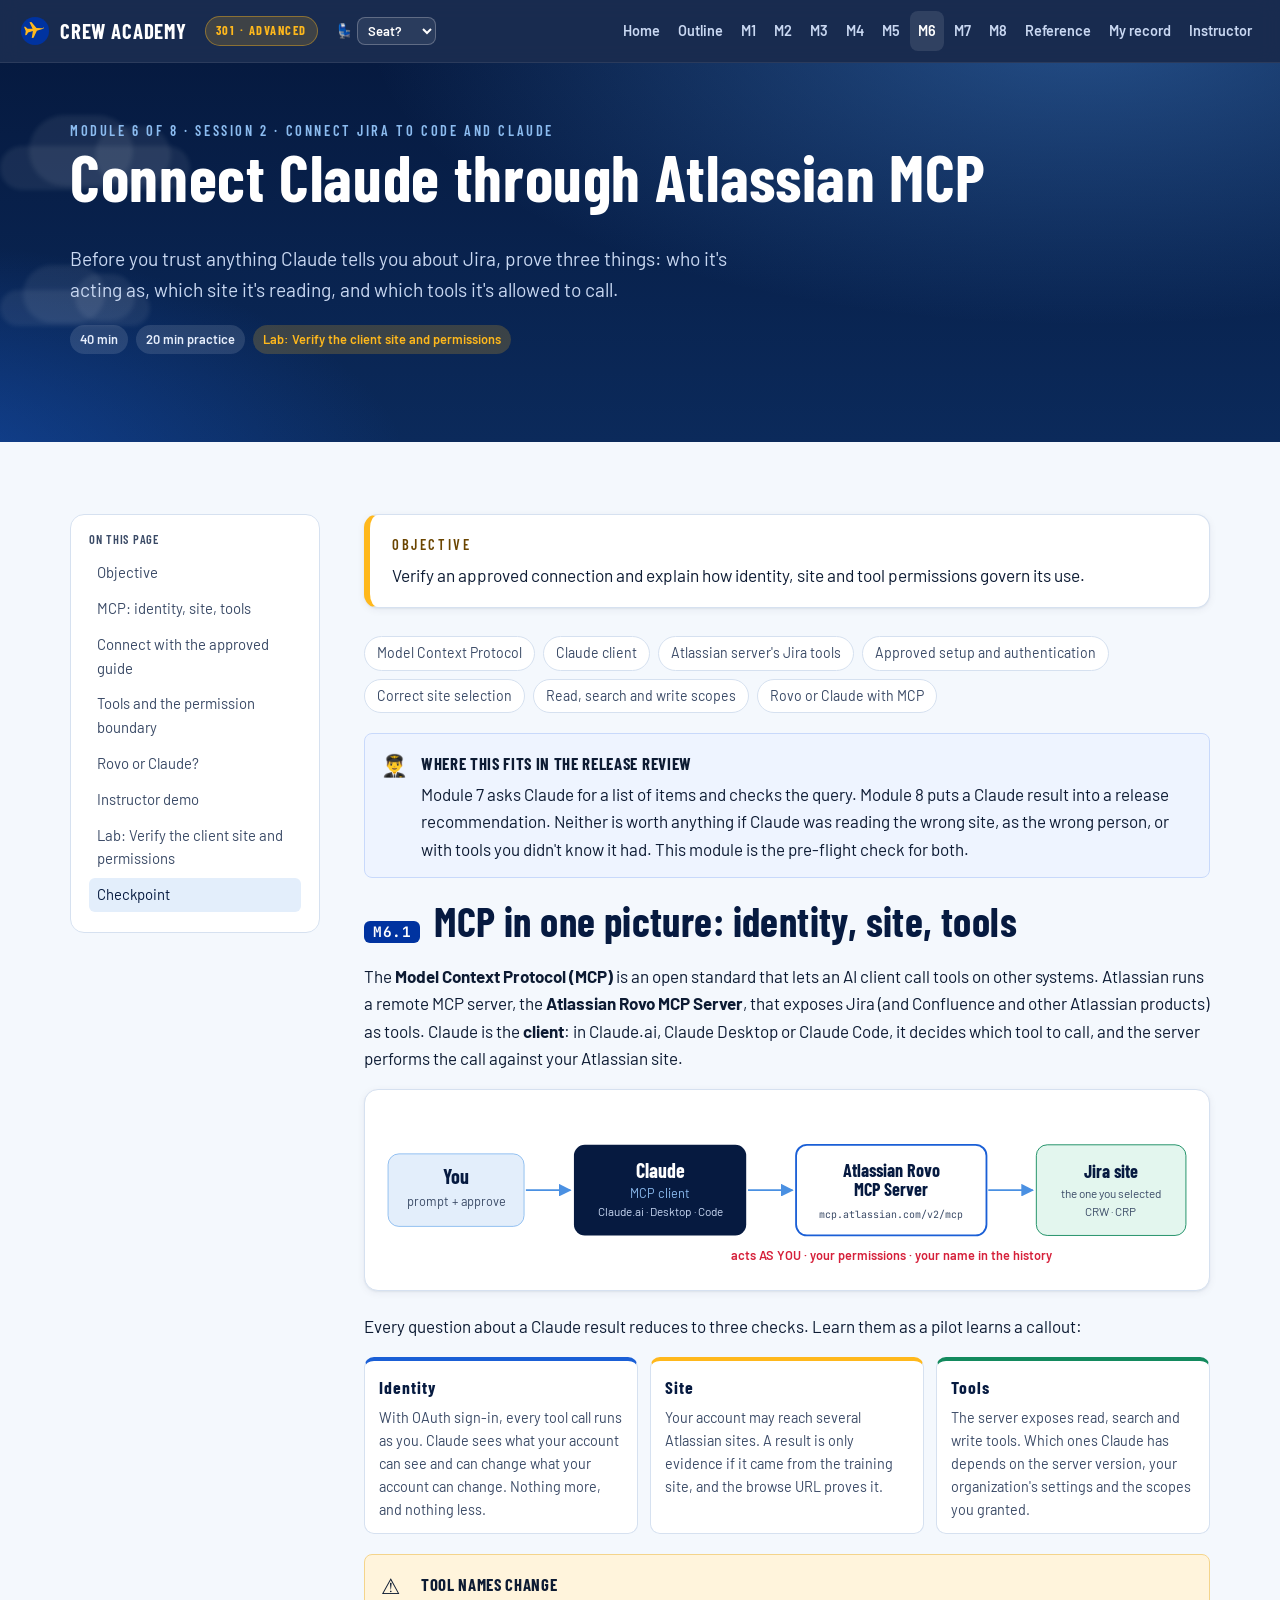
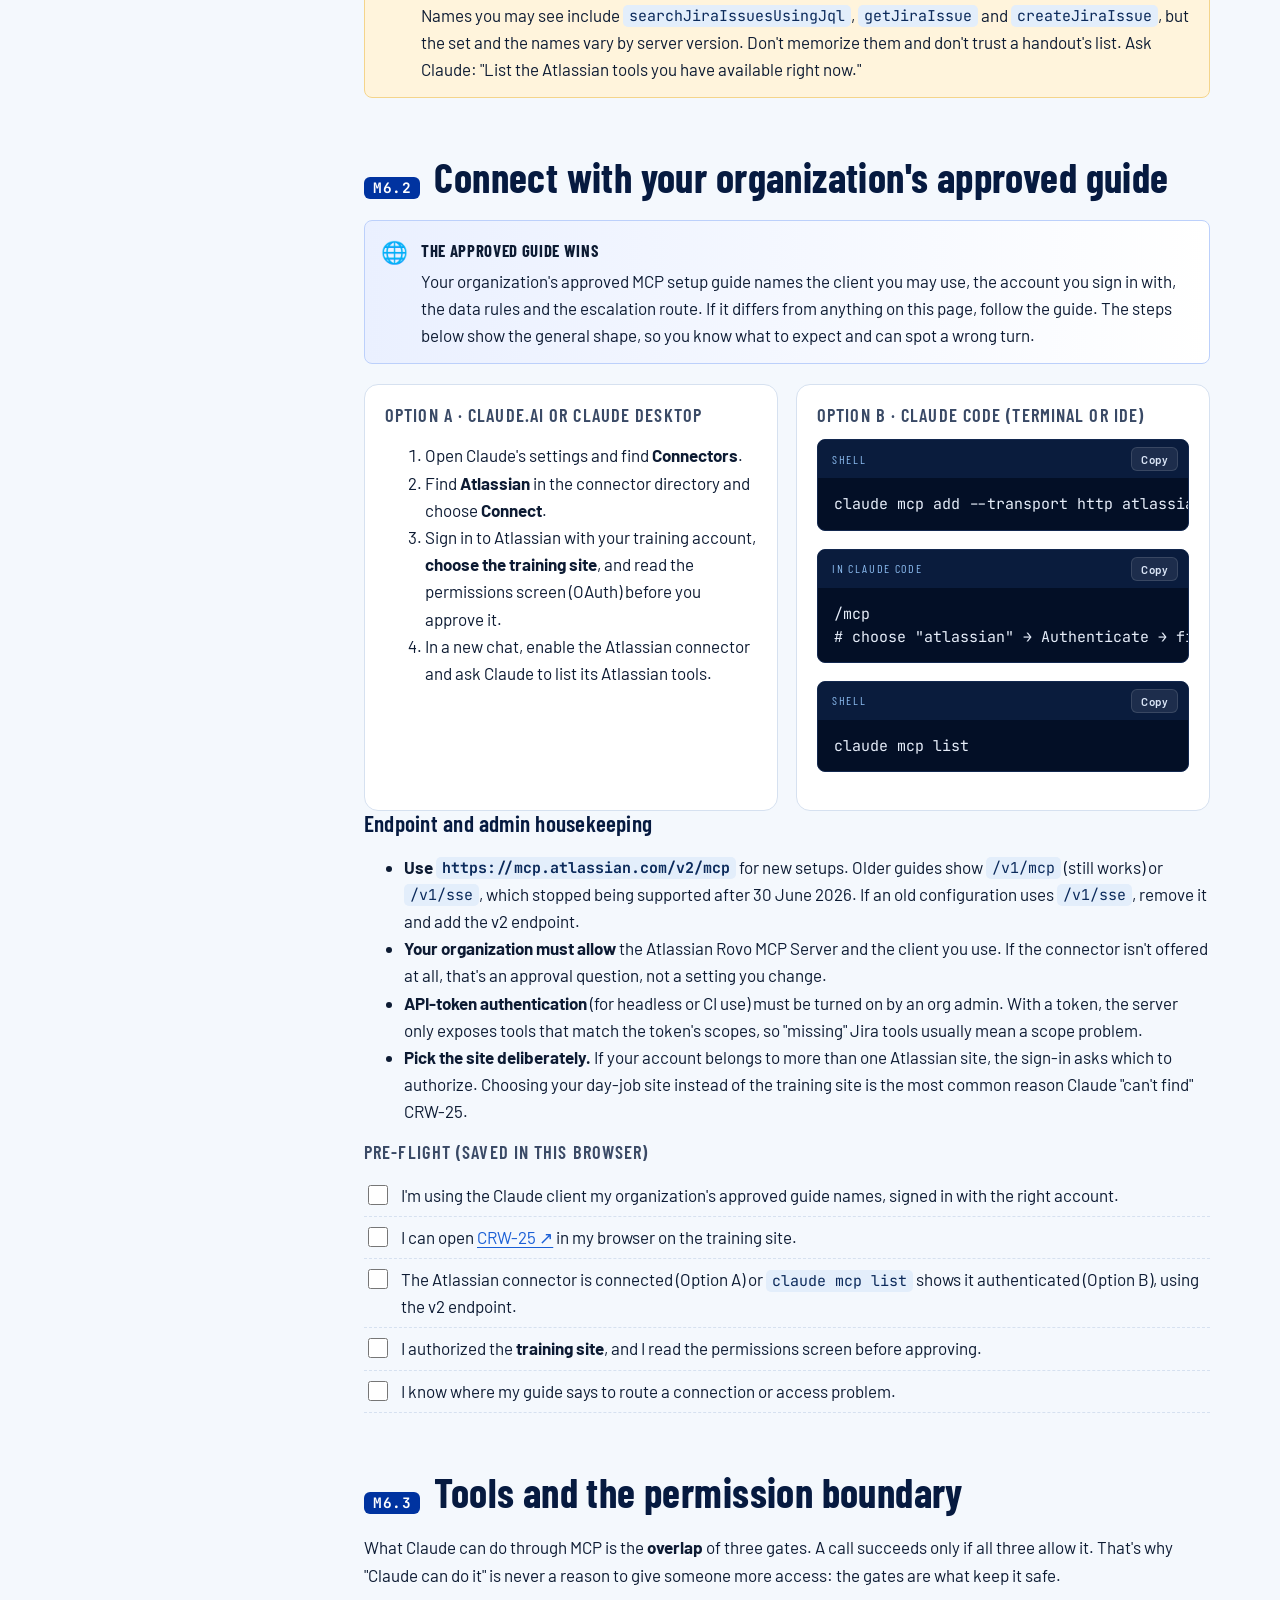
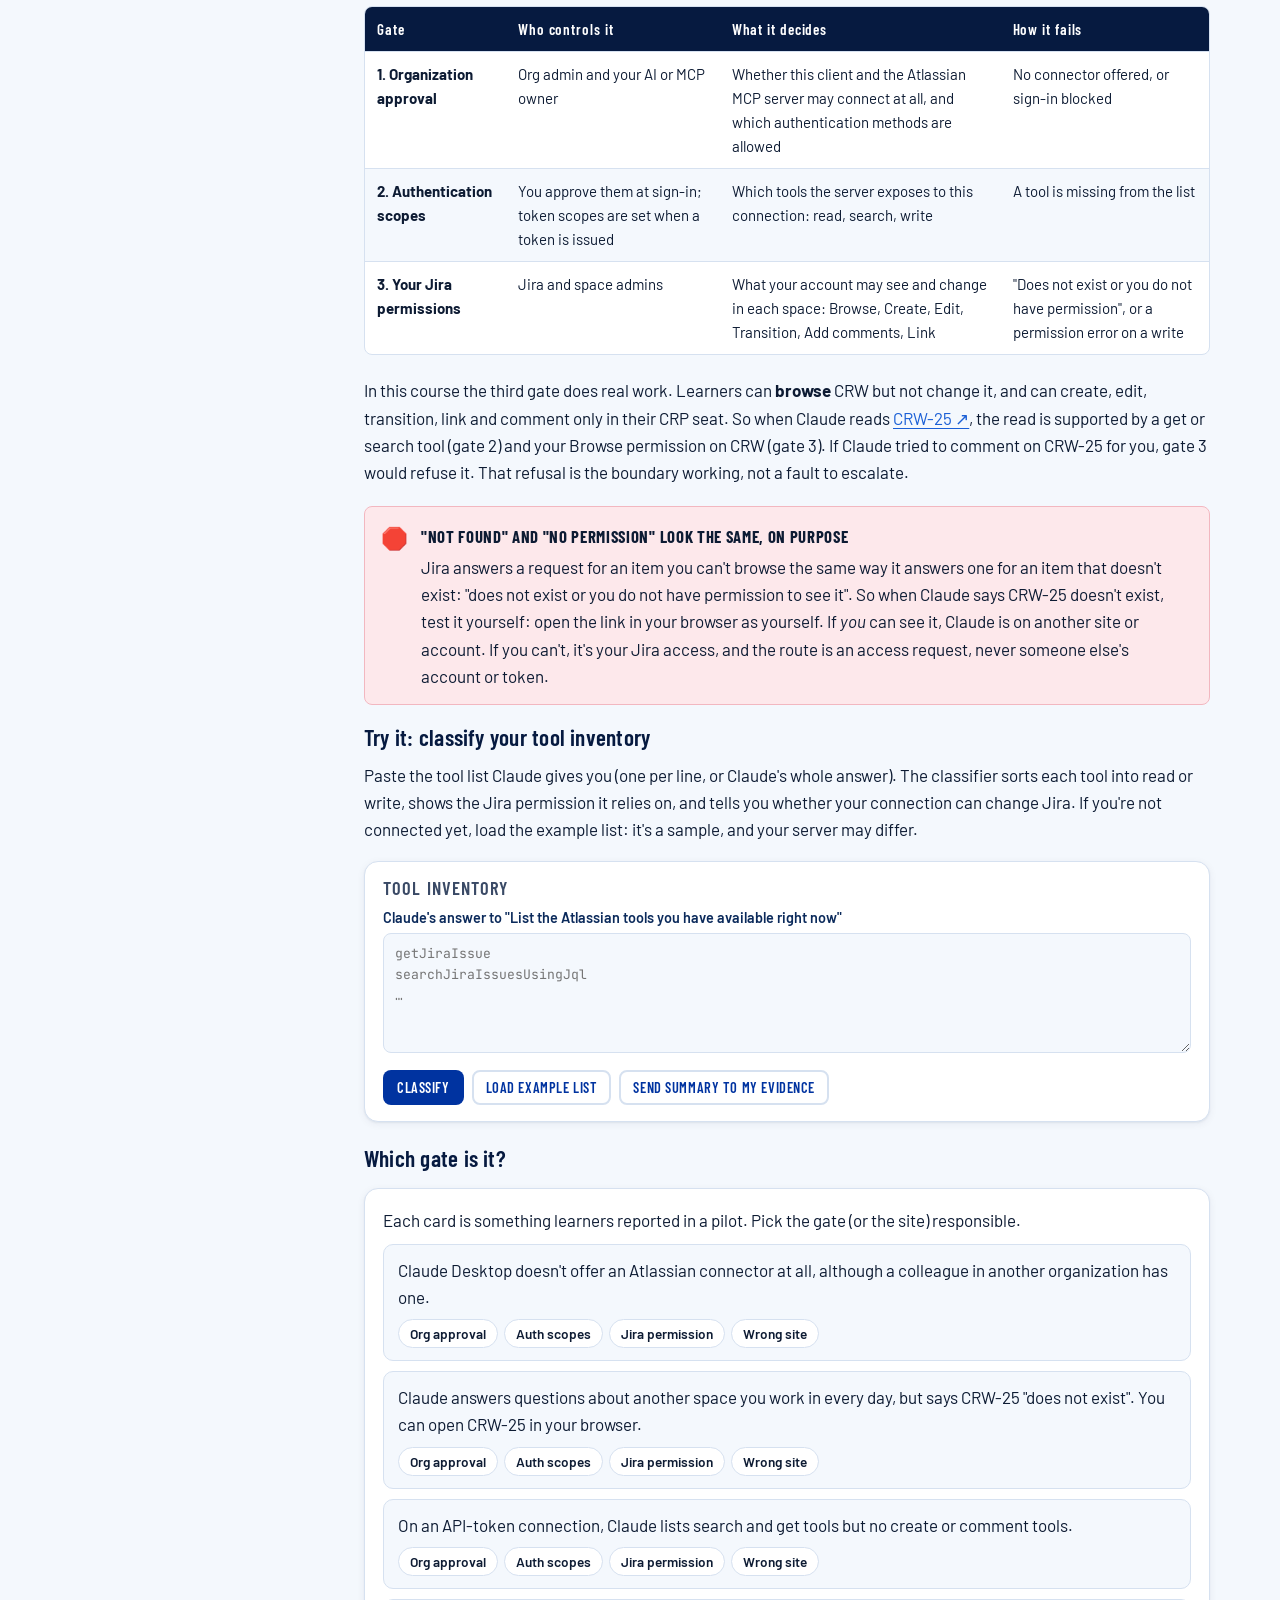
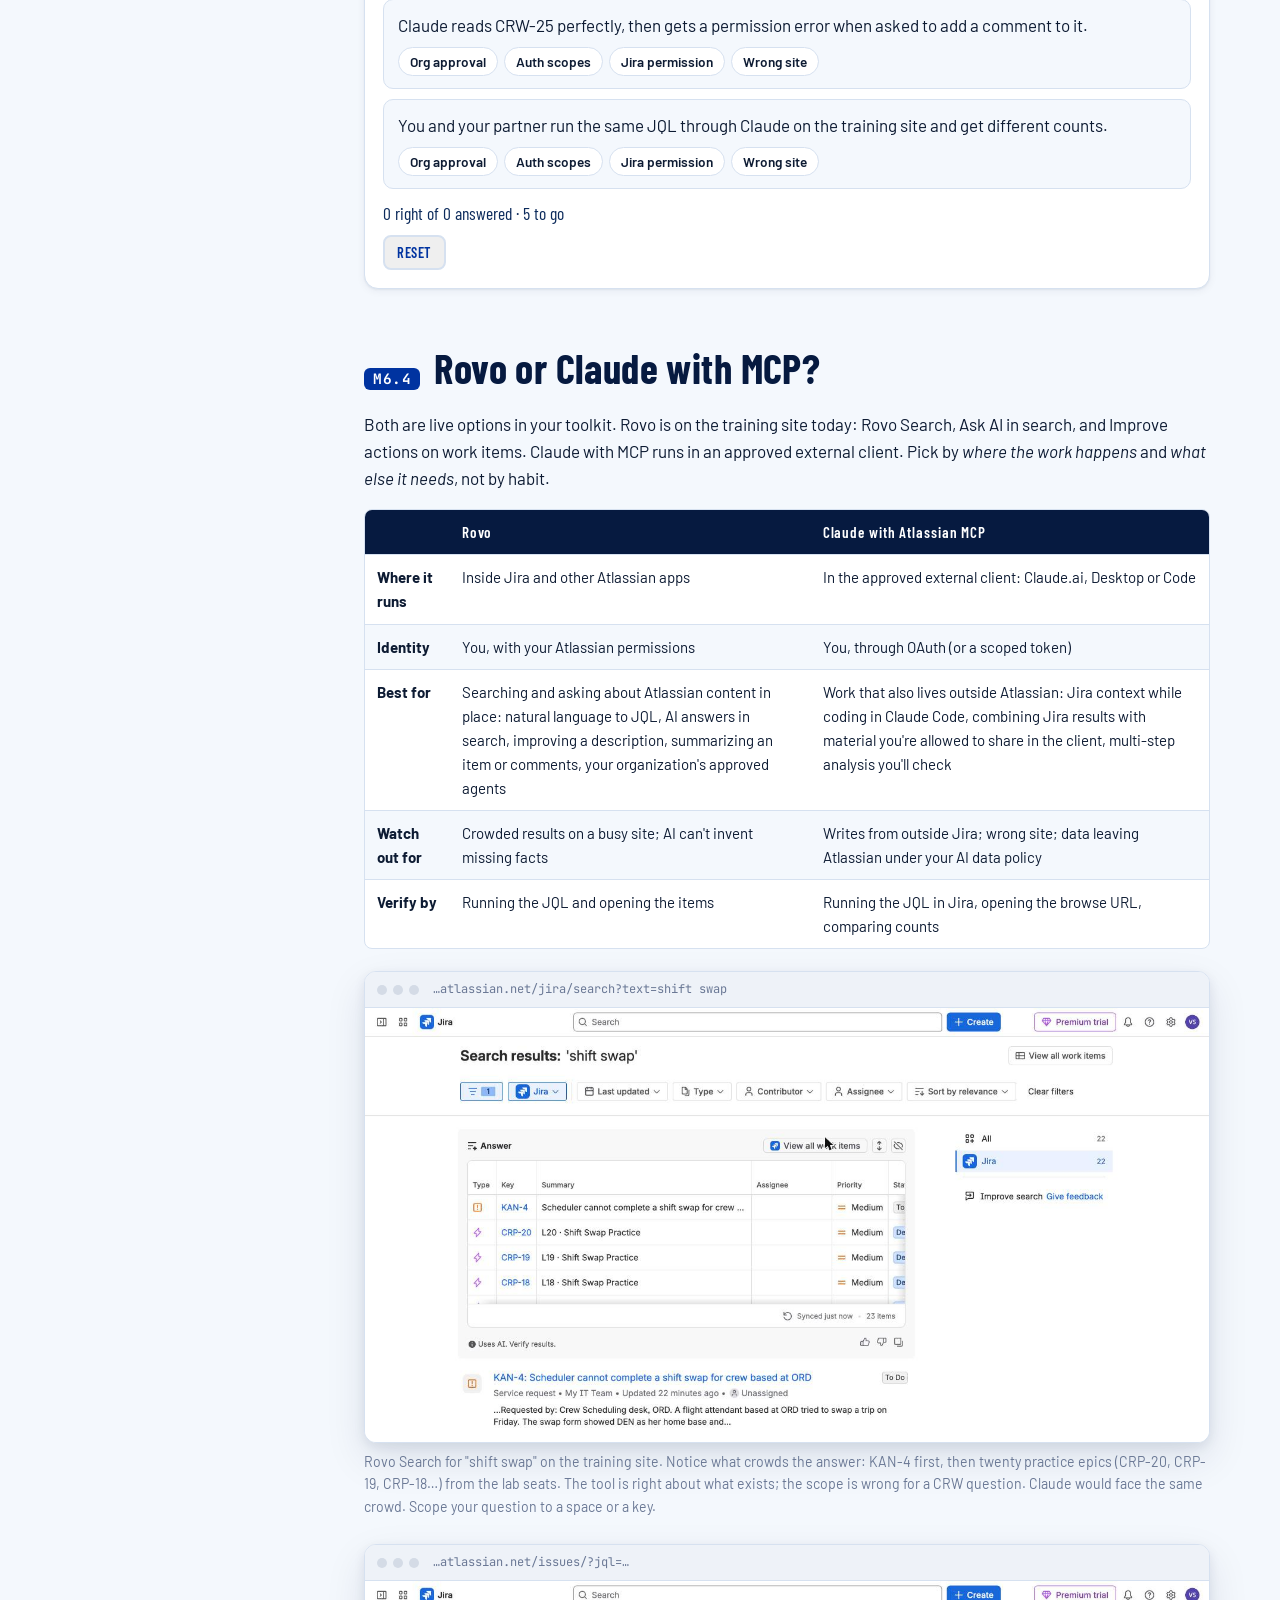
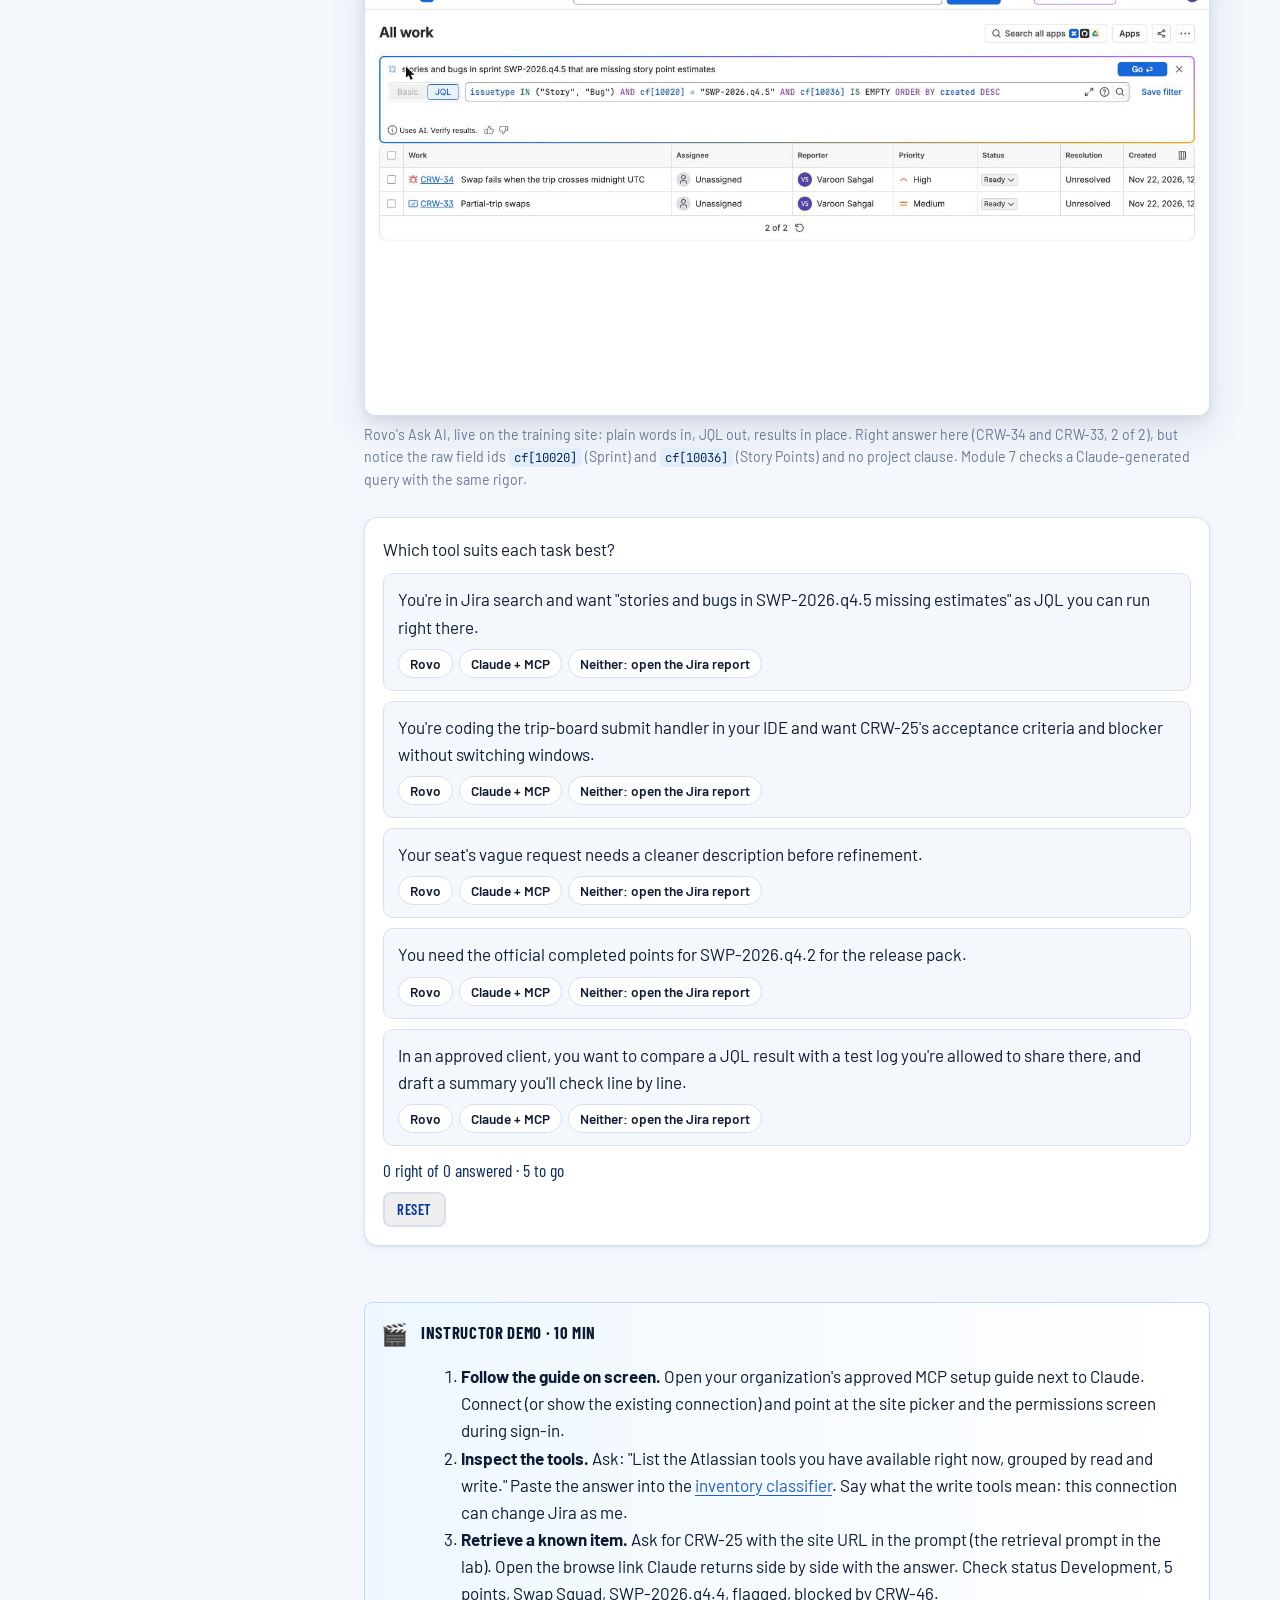
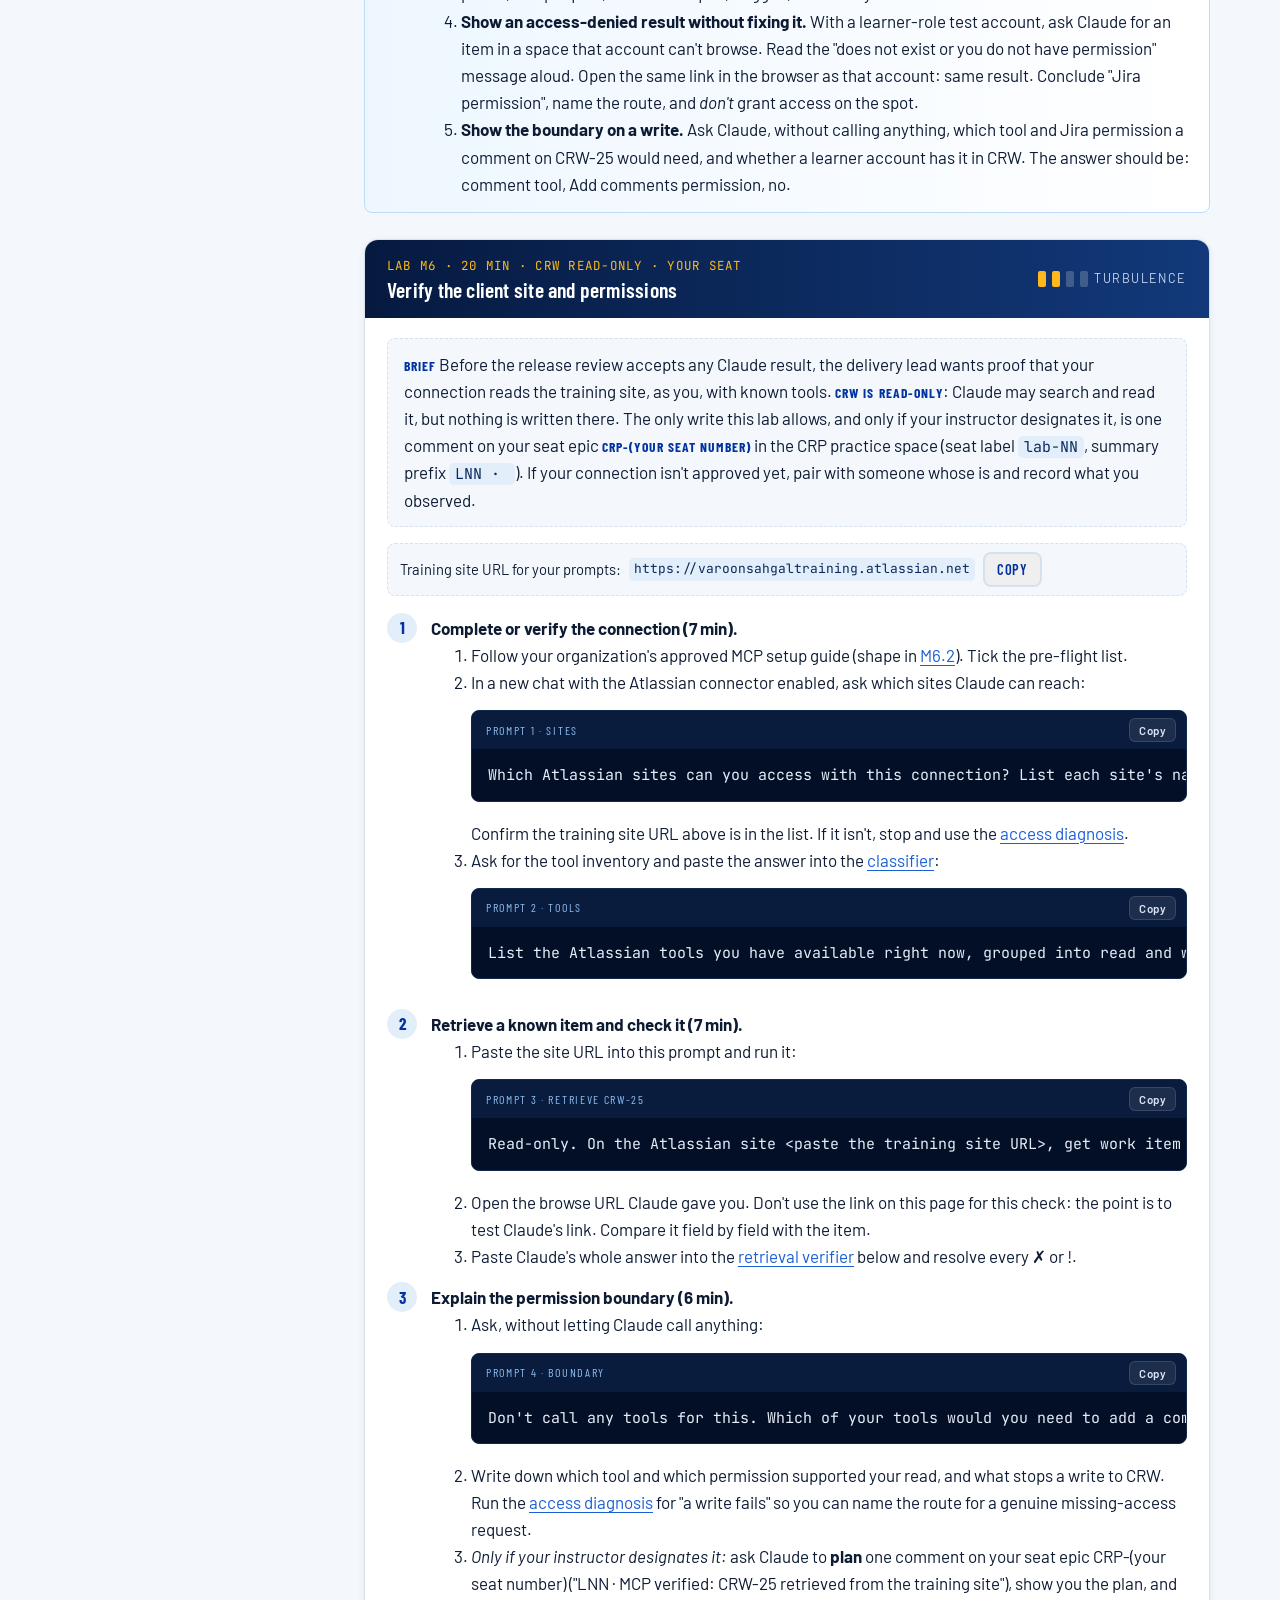
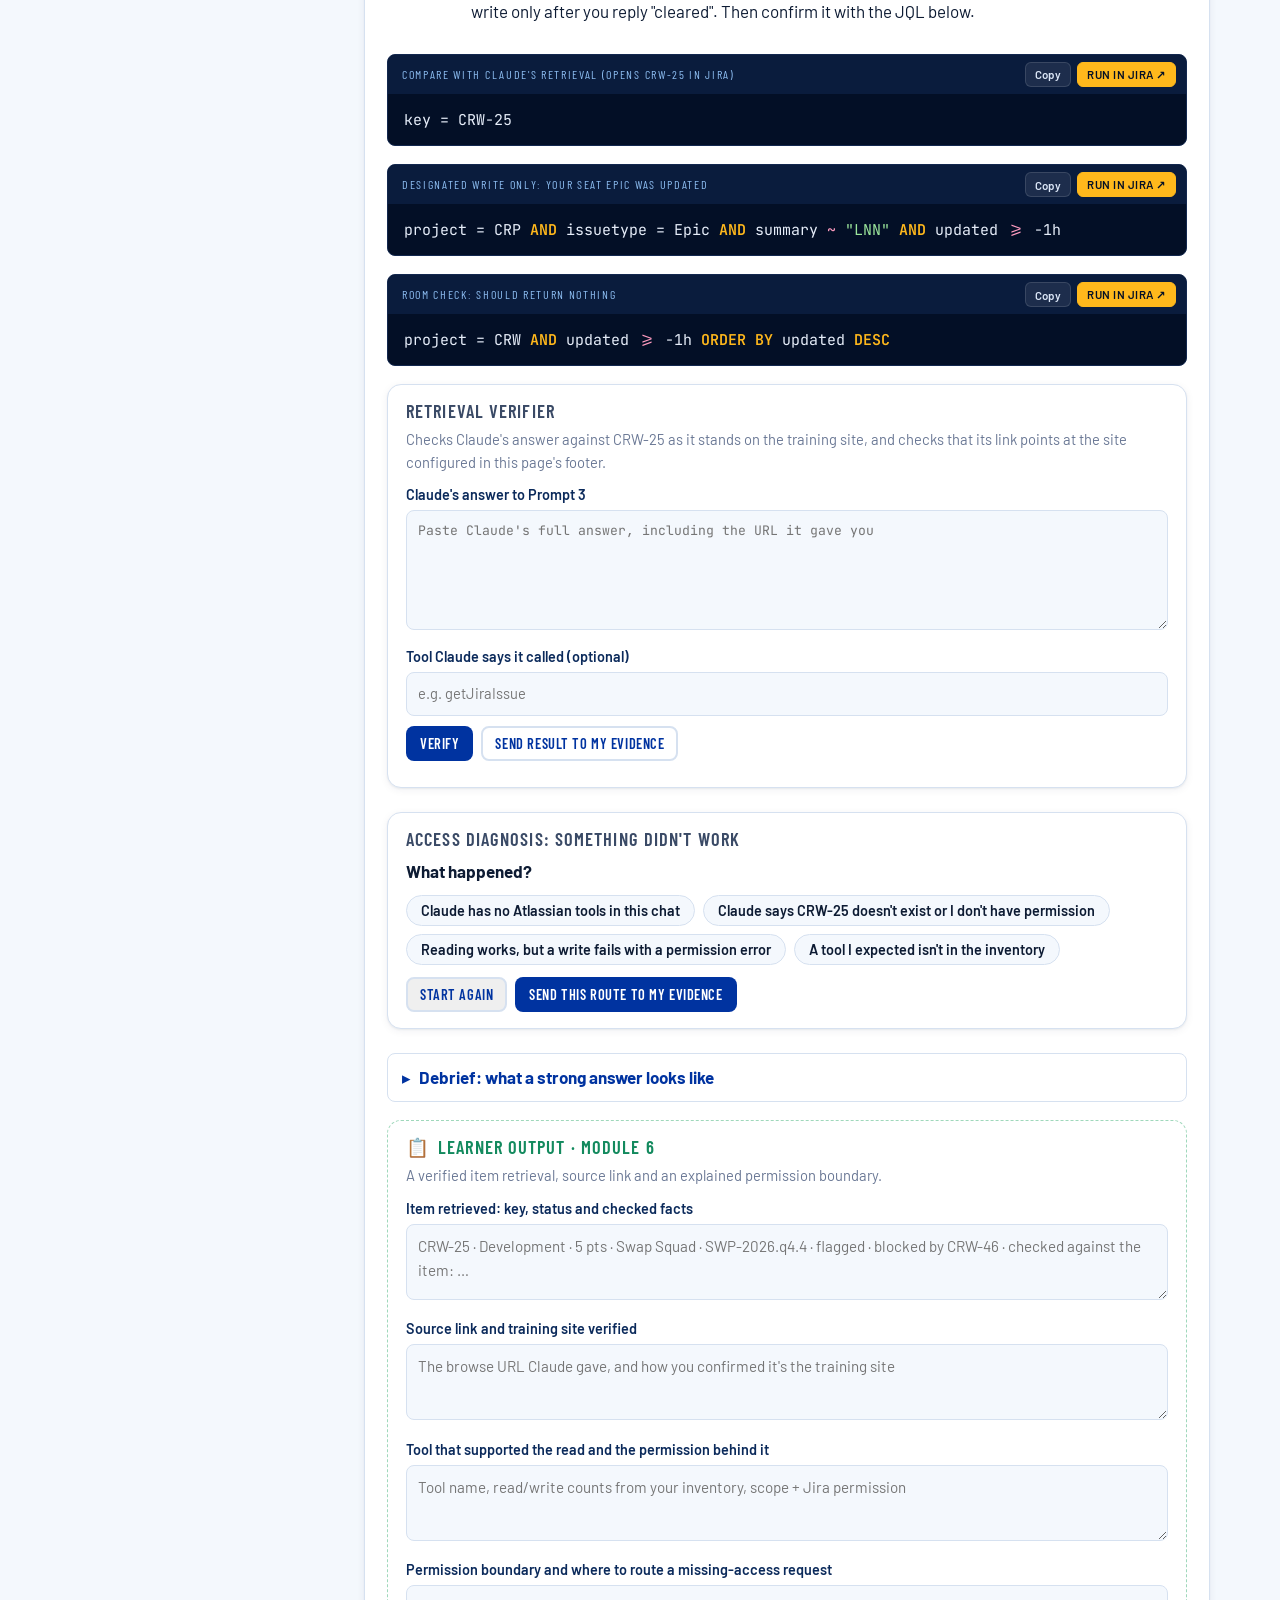
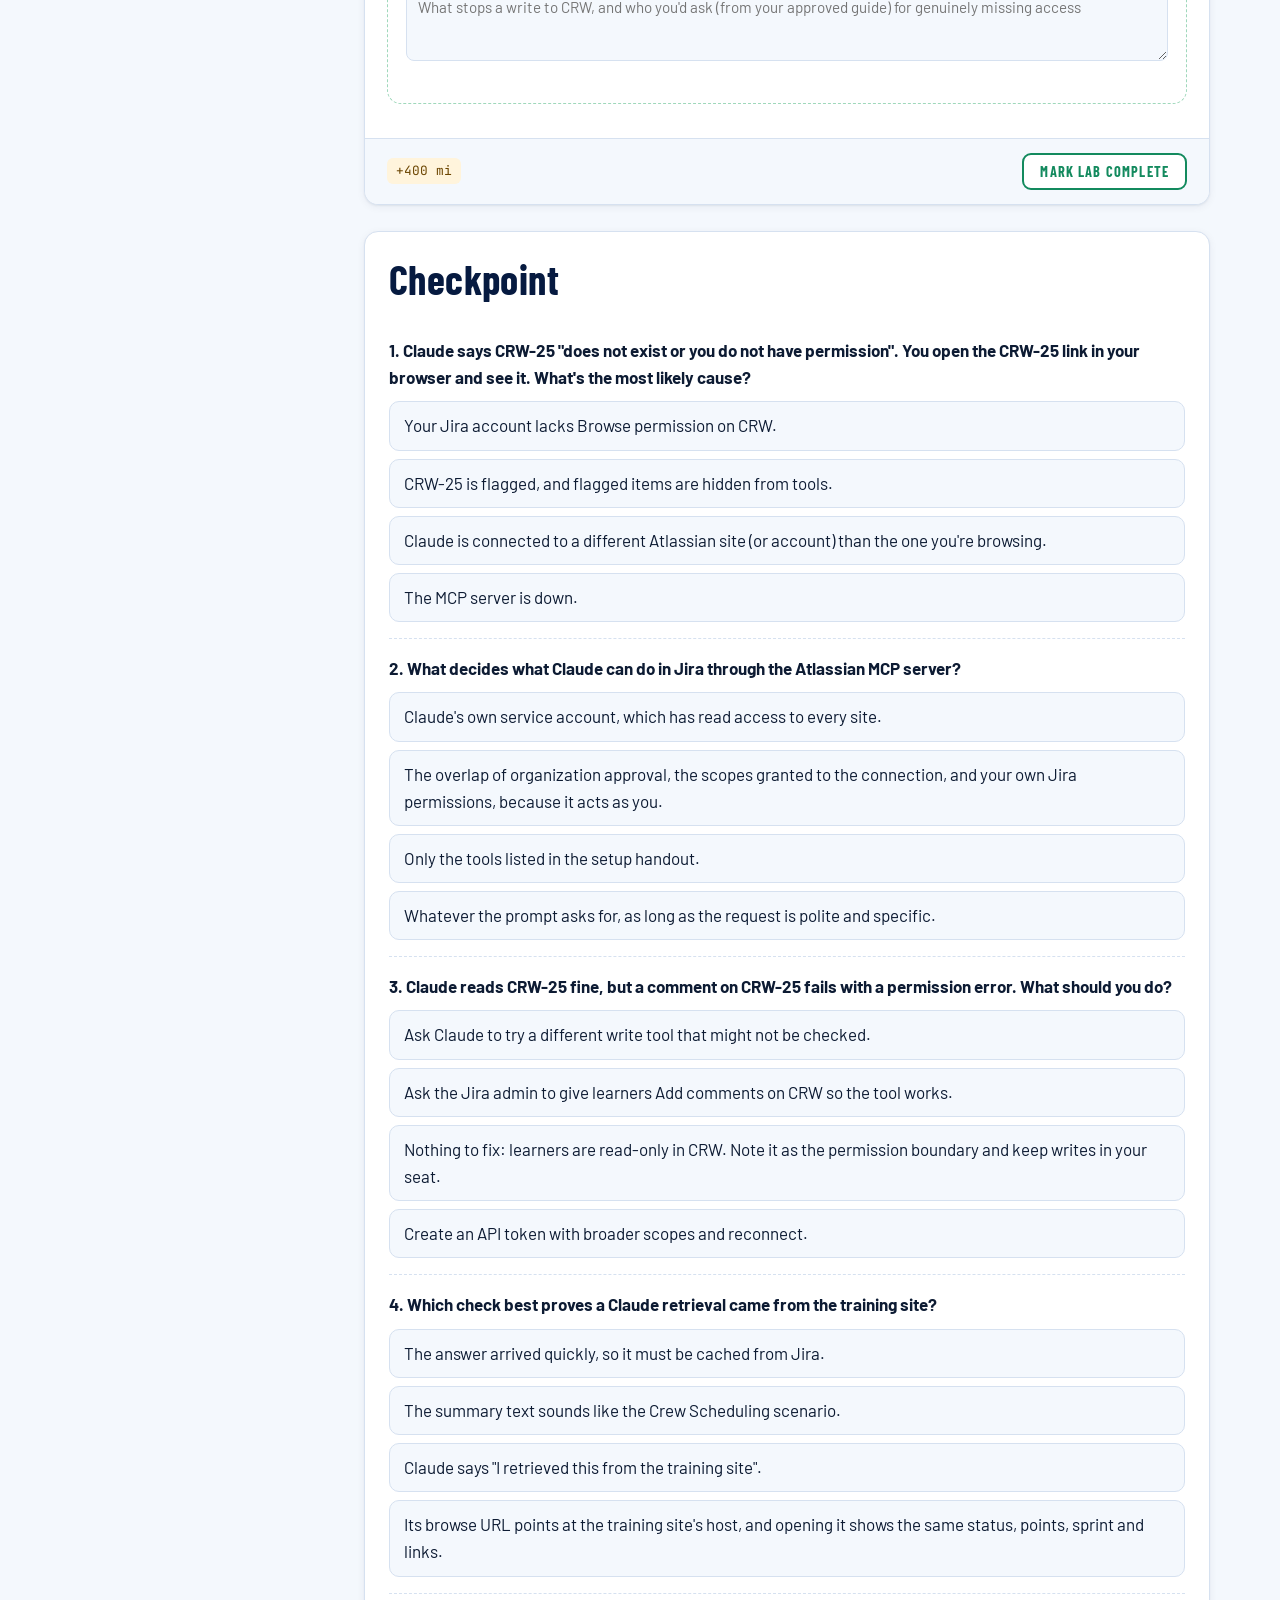
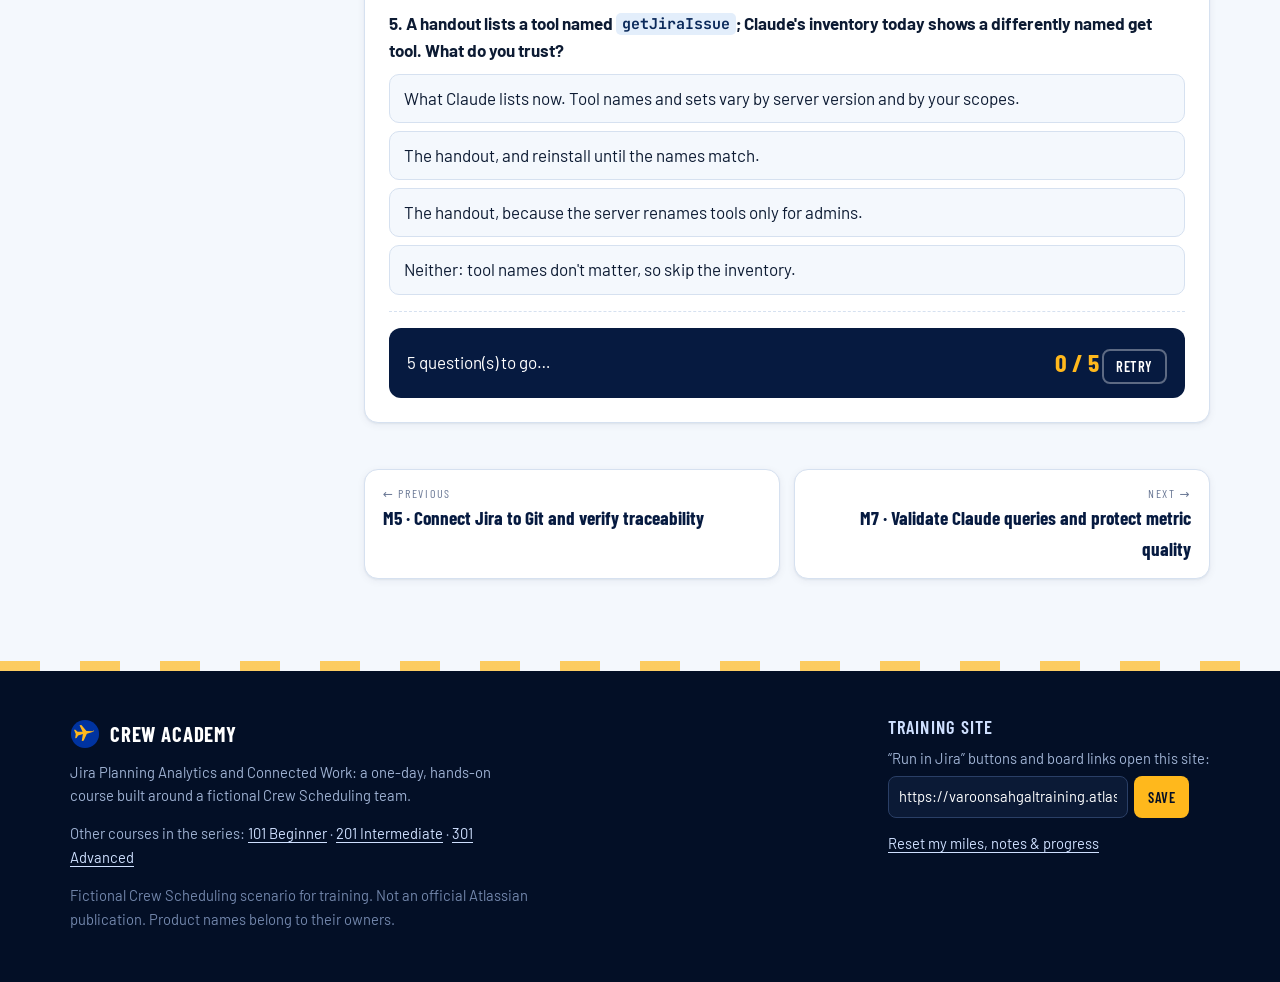
==== commit d971f921: "Link the Crew Ways of Working Confluence space" ====
--- a/m6.html
+++ b/m6.html
@@ -429,7 +429,7 @@
   function permFor(n) {
     var l = n.toLowerCase();
     if (/accessible|userinfo|user_info/.test(l)) return "None beyond sign-in (tells you which sites and which account)";
-    if (/confluence|page|cql|space/.test(l) && !/jira/.test(l)) return "Confluence space permissions (Confluence isn't on the training site)";
+    if (/confluence|page|cql|space/.test(l) && !/jira/.test(l)) return "Confluence space permissions (the training site's Confluence has one space, CWW)";
     if (/transition/.test(l) && !/^get/.test(l)) return "Transition work items";
     if (/comment/.test(l) && WRITE.test(l)) return "Add comments";
     if (/create/.test(l)) return "Create work items";
